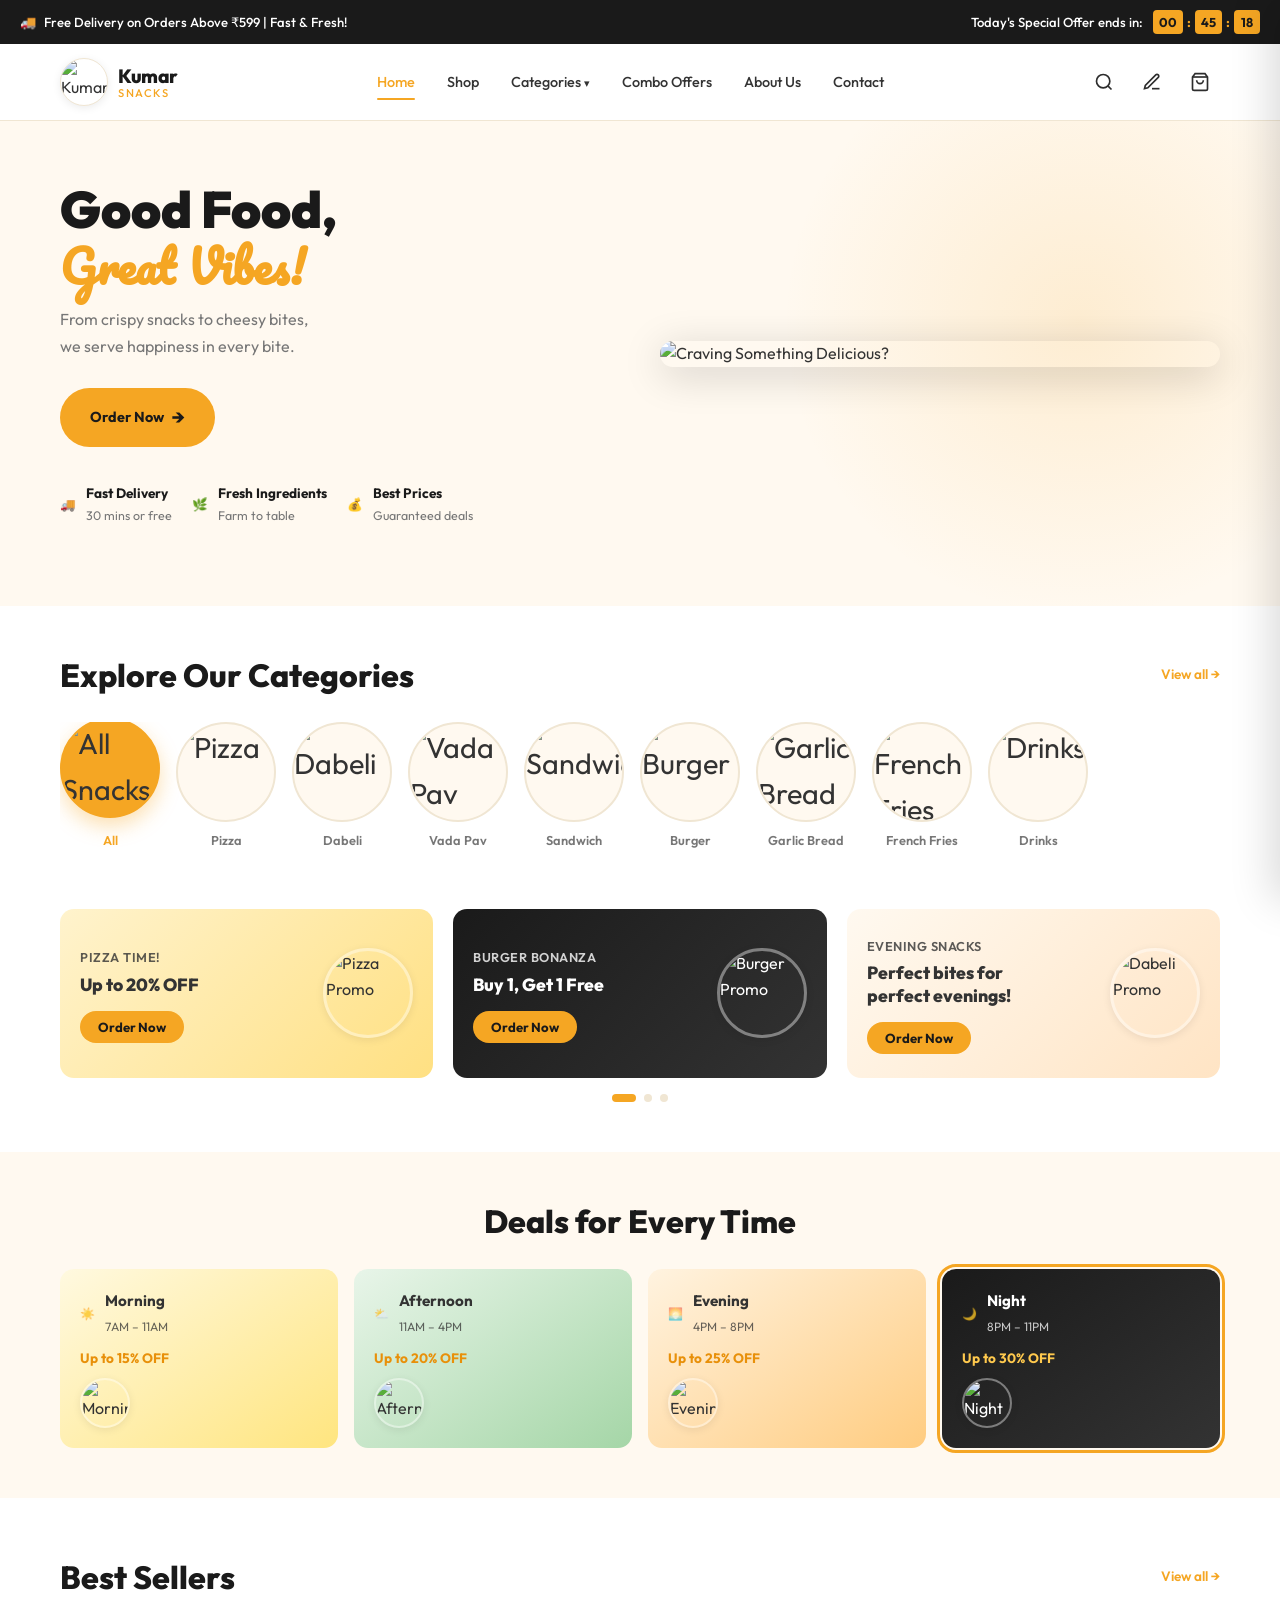
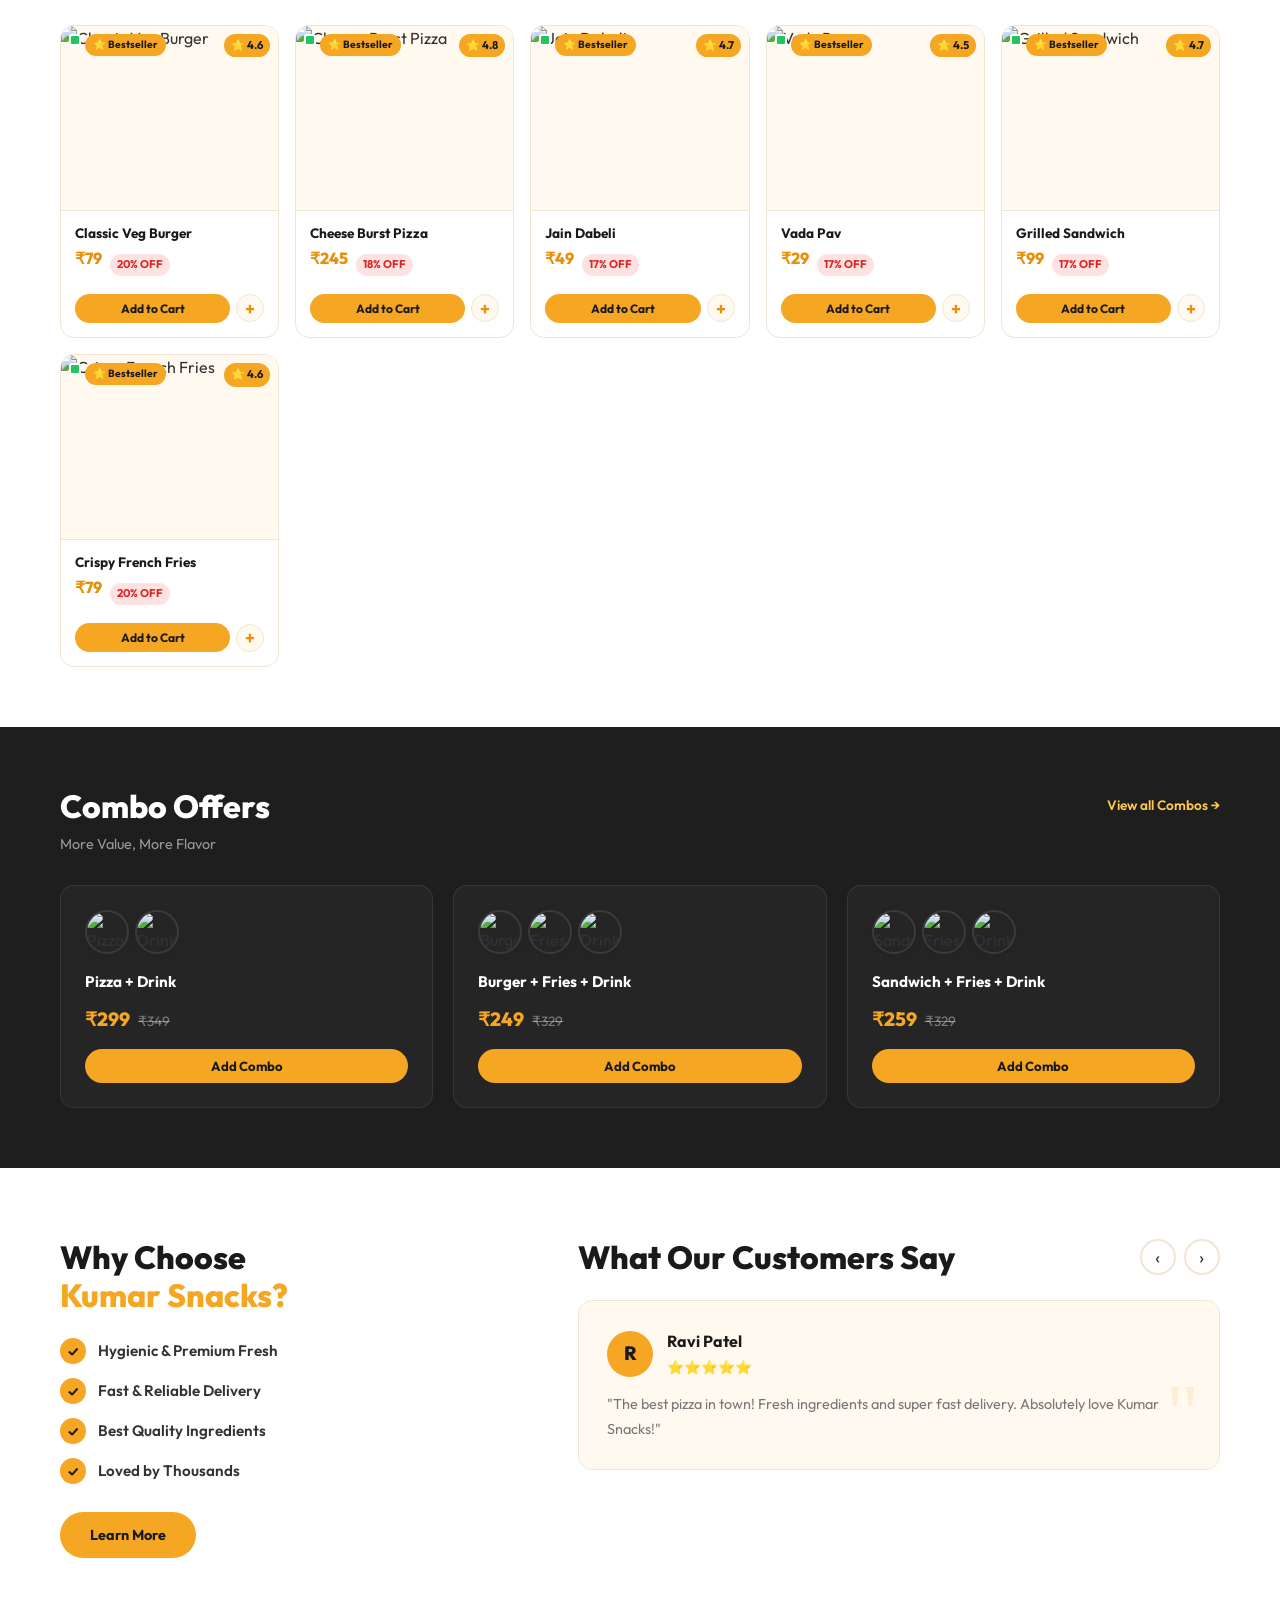
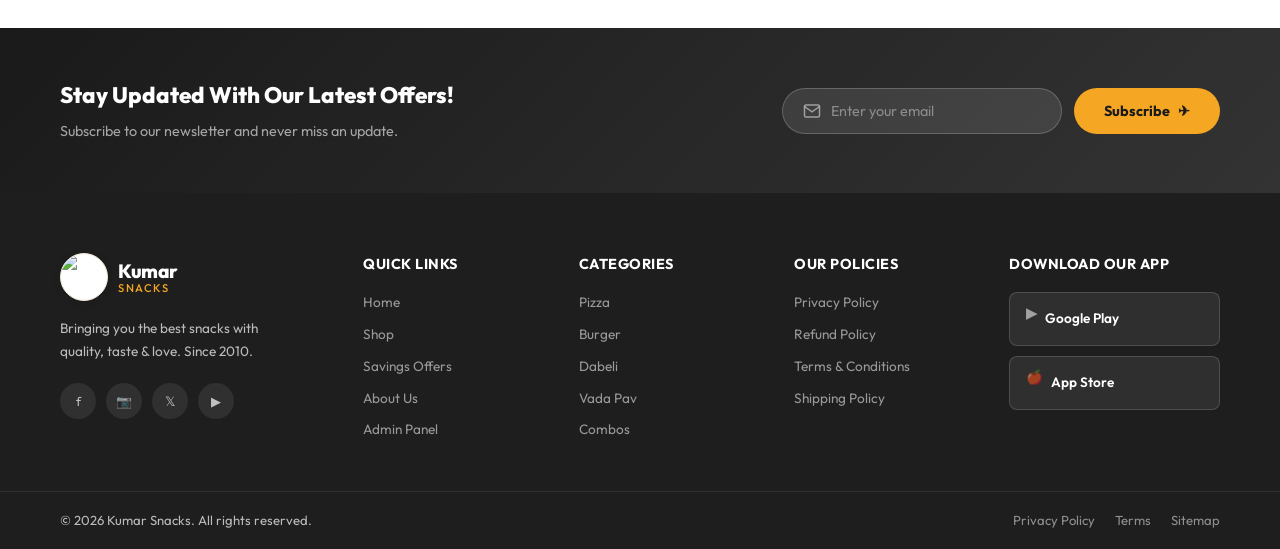
==== index.html @ a3f67a62 "Add files via upload" ====
<!DOCTYPE html>
<html lang="en">
<head>
  <meta charset="UTF-8"/>
  <meta name="viewport" content="width=device-width, initial-scale=1.0"/>
  <title>Kumar Snacks – Good Food, Great Vibes!</title>
  <meta name="description" content="Order delicious snacks, pizzas, burgers and more from Kumar Snacks. Fast delivery, fresh ingredients, best prices guaranteed."/>
  <link rel="preconnect" href="https://fonts.googleapis.com"/>
  <link rel="preconnect" href="https://fonts.gstatic.com" crossorigin/>
  <link href="https://fonts.googleapis.com/css2?family=Outfit:wght@300;400;500;600;700;800;900&family=Pacifico&display=swap" rel="stylesheet"/>
  <link rel="stylesheet" href="style.css"/>
  <link rel="stylesheet" href="cart-drawer.css"/>
</head>
<body>

  <!-- ===== ANNOUNCEMENT BAR ===== -->
  <div class="announce-bar" id="announce-bar">
    <div class="announce-bar__left">
      <span>🚚</span> Free Delivery on Orders Above ₹599 | Fast &amp; Fresh!
    </div>
    <div class="announce-bar__right">
      Today's Special Offer ends in:
      <div class="countdown" id="countdown">
        <span class="cd-block" id="cd-h">00</span>
        <span class="cd-sep">:</span>
        <span class="cd-block" id="cd-m">45</span>
        <span class="cd-sep">:</span>
        <span class="cd-block" id="cd-s">20</span>
      </div>
    </div>
  </div>

  <!-- ===== HEADER ===== -->
  <header class="header" id="header">
    <div class="container header__inner">
      <a href="index.html" class="logo" id="logo-link" style="display: flex; align-items: center; gap: 10px;">
        <img src="assets/logo.jpg" alt="Kumar Snacks Logo" class="logo__img" style="height: 48px; width: 48px; object-fit: cover; border-radius: 50%; display: block;"/>
        <div class="logo__text">
          <span class="logo__name">Kumar</span>
          <span class="logo__sub">Snacks</span>
        </div>
      </a>
      <nav class="nav" id="main-nav">
        <a href="index.html" class="nav__link active" id="nav-home">Home</a>
        <a href="shop.html" class="nav__link" id="nav-shop">Shop</a>
        <a href="#categories" class="nav__link" id="nav-categories">Categories <span class="nav__arrow">▾</span></a>
        <a href="#combos" class="nav__link" id="nav-combos">Combo Offers</a>
        <a href="about.html" class="nav__link" id="nav-about">About Us</a>
        <a href="contact.html" class="nav__link" id="nav-contact">Contact</a>
      </nav>
      <div class="header__actions">
        <a href="search.html" class="icon-btn" id="search-toggle-btn" aria-label="Search" title="Search">
          <svg width="20" height="20" fill="none" stroke="currentColor" stroke-width="2" viewBox="0 0 24 24"><circle cx="11" cy="11" r="8"/><path d="m21 21-4.35-4.35"/></svg>
        </a>
        <a href="admin.html" class="icon-btn" id="admin-btn" title="Admin Panel" aria-label="Admin">
          <svg width="20" height="20" fill="none" stroke="currentColor" stroke-width="2" viewBox="0 0 24 24"><path d="M12 20h9"/><path d="M16.5 3.5a2.121 2.121 0 0 1 3 3L7 19l-4 1 1-4L16.5 3.5z"/></svg>
        </a>
        <button class="icon-btn cart-btn" id="cart-btn" aria-label="Cart">
          <svg width="20" height="20" fill="none" stroke="currentColor" stroke-width="2" viewBox="0 0 24 24"><path d="M6 2 3 6v14a2 2 0 0 0 2 2h14a2 2 0 0 0 2-2V6l-3-4z"/><line x1="3" y1="6" x2="21" y2="6"/><path d="M16 10a4 4 0 0 1-8 0"/></svg>
          <span class="cart-count" id="cart-count">0</span>
        </button>
        <button class="burger" id="burger-btn" aria-label="Menu" aria-expanded="false">
          <span></span><span></span><span></span>
        </button>
      </div>
    </div>
    <div class="mobile-nav" id="mobile-nav">
      <a href="index.html" class="mobile-nav__link">Home</a>
      <a href="shop.html" class="mobile-nav__link">Shop</a>
      <a href="#categories" class="mobile-nav__link">Categories</a>
      <a href="#combos" class="mobile-nav__link">Combo Offers</a>
      <a href="about.html" class="mobile-nav__link">About Us</a>
      <a href="admin.html" class="mobile-nav__link">Admin Panel</a>
    </div>
  </header>

  <!-- ===== HERO ===== -->
  <section class="hero" id="hero">
    <div class="hero__bg-circle"></div>
    <div class="container hero__inner">
      <div class="hero__content">
        <h1 class="hero__title">
          Good Food,<br>
          <span class="hero__title--script">Great Vibes!</span>
        </h1>
        <p class="hero__desc">From crispy snacks to cheesy bites,<br>we serve happiness in every bite.</p>
        <a href="#bestsellers" class="btn btn--primary hero__cta" id="hero-order-btn">
          Order Now <span class="btn-arrow">→</span>
        </a>
        <div class="hero__badges">
          <div class="hero__badge-item">
            <span class="badge-icon">🚚</span>
            <div><strong>Fast Delivery</strong><span>30 mins or free</span></div>
          </div>
          <div class="hero__badge-item">
            <span class="badge-icon">🌿</span>
            <div><strong>Fresh Ingredients</strong><span>Farm to table</span></div>
          </div>
          <div class="hero__badge-item">
            <span class="badge-icon">💰</span>
            <div><strong>Best Prices</strong><span>Guaranteed deals</span></div>
          </div>
        </div>
      </div>
      <div class="hero__visual" style="align-items: center; justify-content: center; display: flex;">
        <img src="assets/banner.jpg" alt="Craving Something Delicious?" class="hero__banner-img" style="width: 100%; border-radius: var(--radius); box-shadow: var(--shadow-lg); object-fit: cover; max-height: 380px; display: block;"/>
      </div>
    </div>
  </section>

  <!-- ===== CATEGORIES ===== -->
  <section class="categories-section" id="categories">
    <div class="container">
      <div class="section-header">
        <h2 class="section-title">Explore Our Categories</h2>
        <a href="#" class="view-all" id="cat-view-all">View all →</a>
      </div>
      <div class="categories-scroll" id="categories-scroll">
        <div class="cat-item active" data-cat="all"  id="cat-all"><div class="cat-item__icon"><img src="https://images.unsplash.com/photo-1546069901-ba9599a7e63c?w=100&auto=format&fit=crop&q=60" alt="All Snacks"/></div><span>All</span></div>
        <div class="cat-item" data-cat="pizza"       id="cat-pizza"><div class="cat-item__icon"><img src="https://images.unsplash.com/photo-1513104890138-7c749659a591?w=100&auto=format&fit=crop&q=60" alt="Pizza"/></div><span>Pizza</span></div>
        <div class="cat-item" data-cat="dabeli"      id="cat-dabeli"><div class="cat-item__icon"><img src="https://images.unsplash.com/photo-1626132647523-66f5bf380027?w=100&auto=format&fit=crop&q=60" alt="Dabeli"/></div><span>Dabeli</span></div>
        <div class="cat-item" data-cat="vadapav"     id="cat-vadapav"><div class="cat-item__icon"><img src="assets/vada_pav_real.jpg" alt="Vada Pav"/></div><span>Vada Pav</span></div>
        <div class="cat-item" data-cat="sandwich"    id="cat-sandwich"><div class="cat-item__icon"><img src="https://images.unsplash.com/photo-1528735602780-2552fd46c7af?w=100&auto=format&fit=crop&q=60" alt="Sandwich"/></div><span>Sandwich</span></div>
        <div class="cat-item" data-cat="burger"      id="cat-burger"><div class="cat-item__icon"><img src="https://images.unsplash.com/photo-1568901346375-23c9450c58cd?w=100&auto=format&fit=crop&q=60" alt="Burger"/></div><span>Burger</span></div>
        <div class="cat-item" data-cat="garlicbread" id="cat-garlic"><div class="cat-item__icon"><img src="assets/garlic_bread_real.jpg" alt="Garlic Bread"/></div><span>Garlic Bread</span></div>
        <div class="cat-item" data-cat="fries"       id="cat-fries"><div class="cat-item__icon"><img src="https://images.unsplash.com/photo-1573080496219-bb080dd4f877?w=100&auto=format&fit=crop&q=60" alt="French Fries"/></div><span>French Fries</span></div>
        <div class="cat-item" data-cat="drinks"      id="cat-drinks"><div class="cat-item__icon"><img src="https://images.unsplash.com/photo-1622483767028-3f66f32aef97?w=100&auto=format&fit=crop&q=60" alt="Drinks"/></div><span>Drinks</span></div>
      </div>
    </div>
  </section>

  <!-- ===== PROMO BANNERS ===== -->
  <section class="promos" id="promos">
    <div class="container">
      <div class="promos__slider" id="promos-slider">
        <div class="promo-card promo-card--pizza" id="promo-pizza">
          <div class="promo-card__content">
            <span class="promo-card__sub">Pizza Time!</span>
            <h3 class="promo-card__title">Up to 20% OFF</h3>
            <button class="btn btn--primary-sm" id="promo-pizza-btn" onclick="filterByCategory('pizza')">Order Now</button>
          </div>
          <div class="promo-card__img">
            <img src="https://images.unsplash.com/photo-1513104890138-7c749659a591?w=200&auto=format&fit=crop&q=60" alt="Pizza Promo"/>
          </div>
        </div>
        <div class="promo-card promo-card--burger" id="promo-burger">
          <div class="promo-card__content">
            <span class="promo-card__sub">Burger Bonanza</span>
            <h3 class="promo-card__title">Buy 1, Get 1 Free</h3>
            <button class="btn btn--primary-sm" id="promo-burger-btn" onclick="filterByCategory('burger')">Order Now</button>
          </div>
          <div class="promo-card__img">
            <img src="https://images.unsplash.com/photo-1568901346375-23c9450c58cd?w=200&auto=format&fit=crop&q=60" alt="Burger Promo"/>
          </div>
        </div>
        <div class="promo-card promo-card--evening" id="promo-evening">
          <div class="promo-card__content">
            <span class="promo-card__sub">Evening Snacks</span>
            <h3 class="promo-card__title">Perfect bites for<br>perfect evenings!</h3>
            <button class="btn btn--primary-sm" id="promo-evening-btn" onclick="filterByCategory('all')">Order Now</button>
          </div>
          <div class="promo-card__img">
            <img src="https://images.unsplash.com/photo-1626132647523-66f5bf380027?w=200&auto=format&fit=crop&q=60" alt="Dabeli Promo"/>
          </div>
        </div>
      </div>
      <div class="slider-dots" id="promo-dots">
        <span class="dot active"></span><span class="dot"></span><span class="dot"></span>
      </div>
    </div>
  </section>

  <!-- ===== DEALS ===== -->
  <section class="deals" id="deals">
    <div class="container">
      <h2 class="section-title">Deals for Every Time</h2>
      <div class="deals__grid">
        <div class="deal-card deal-card--morning" id="deal-morning">
          <div class="deal-card__top"><span class="deal-icon">☀️</span><div><strong>Morning</strong><span>7AM – 11AM</span></div></div>
          <p class="deal-card__discount">Up to 15% OFF</p><div class="deal-card__food-img"><img src="https://images.unsplash.com/photo-1528735602780-2552fd46c7af?w=100&auto=format&fit=crop&q=60" alt="Morning Sandwich"/></div>
        </div>
        <div class="deal-card deal-card--afternoon" id="deal-afternoon">
          <div class="deal-card__top"><span class="deal-icon">⛅</span><div><strong>Afternoon</strong><span>11AM – 4PM</span></div></div>
          <p class="deal-card__discount">Up to 20% OFF</p><div class="deal-card__food-img"><img src="https://images.unsplash.com/photo-1626132647523-66f5bf380027?w=100&auto=format&fit=crop&q=60" alt="Afternoon Dabeli"/></div>
        </div>
        <div class="deal-card deal-card--evening" id="deal-evening">
          <div class="deal-card__top"><span class="deal-icon">🌅</span><div><strong>Evening</strong><span>4PM – 8PM</span></div></div>
          <p class="deal-card__discount">Up to 25% OFF</p><div class="deal-card__food-img"><img src="assets/vada_pav_real.jpg" alt="Evening Vada Pav"/></div>
        </div>
        <div class="deal-card deal-card--night" id="deal-night">
          <div class="deal-card__top"><span class="deal-icon">🌙</span><div><strong>Night</strong><span>8PM – 11PM</span></div></div>
          <p class="deal-card__discount">Up to 30% OFF</p><div class="deal-card__food-img"><img src="https://images.unsplash.com/photo-1573080496219-bb080dd4f877?w=100&auto=format&fit=crop&q=60" alt="Night Fries"/></div>
        </div>
      </div>
    </div>
  </section>

  <!-- ===== BEST SELLERS ===== -->
  <section class="bestsellers" id="bestsellers">
    <div class="container">
      <div class="section-header">
        <h2 class="section-title">Best Sellers</h2>
        <a href="#" class="view-all" id="bs-view-all">View all →</a>
      </div>
      <!-- Rendered dynamically by script.js -->
      <div class="products__grid" id="products-grid"></div>
    </div>
  </section>

  <!-- ===== COMBO OFFERS ===== -->
  <section class="combos" id="combos">
    <div class="container">
      <div class="section-header section-header--light">
        <h2 class="section-title section-title--light">Combo Offers</h2>
        <a href="#" class="view-all view-all--light" id="combo-view-all">View all Combos →</a>
      </div>
      <p class="combos__sub">More Value, More Flavor</p>
      <div class="combos__grid">
        <div class="combo-card" id="combo-1">
          <div class="combo-card__imgs">
            <span class="combo-card__img-item"><img src="https://images.unsplash.com/photo-1513104890138-7c749659a591?w=100&auto=format&fit=crop&q=60" alt="Pizza"/></span>
            <span class="combo-card__img-item"><img src="https://images.unsplash.com/photo-1622483767028-3f66f32aef97?w=100&auto=format&fit=crop&q=60" alt="Drink"/></span>
          </div>
          <div class="combo-card__body">
            <h3>Pizza + Drink</h3>
            <div class="combo-prices"><span class="combo-price">₹299</span><span class="combo-old">₹349</span></div>
            <button class="btn-combo" data-name="Pizza + Drink Combo" data-price="299" onclick="quickAddToCart(this)">Add Combo</button>
          </div>
        </div>
        <div class="combo-card" id="combo-2">
          <div class="combo-card__imgs">
            <span class="combo-card__img-item"><img src="https://images.unsplash.com/photo-1568901346375-23c9450c58cd?w=100&auto=format&fit=crop&q=60" alt="Burger"/></span>
            <span class="combo-card__img-item"><img src="https://images.unsplash.com/photo-1573080496219-bb080dd4f877?w=100&auto=format&fit=crop&q=60" alt="Fries"/></span>
            <span class="combo-card__img-item"><img src="https://images.unsplash.com/photo-1622483767028-3f66f32aef97?w=100&auto=format&fit=crop&q=60" alt="Drink"/></span>
          </div>
          <div class="combo-card__body">
            <h3>Burger + Fries + Drink</h3>
            <div class="combo-prices"><span class="combo-price">₹249</span><span class="combo-old">₹329</span></div>
            <button class="btn-combo" data-name="Burger + Fries + Drink" data-price="249" onclick="quickAddToCart(this)">Add Combo</button>
          </div>
        </div>
        <div class="combo-card" id="combo-3">
          <div class="combo-card__imgs">
            <span class="combo-card__img-item"><img src="https://images.unsplash.com/photo-1528735602780-2552fd46c7af?w=100&auto=format&fit=crop&q=60" alt="Sandwich"/></span>
            <span class="combo-card__img-item"><img src="https://images.unsplash.com/photo-1573080496219-bb080dd4f877?w=100&auto=format&fit=crop&q=60" alt="Fries"/></span>
            <span class="combo-card__img-item"><img src="https://images.unsplash.com/photo-1622483767028-3f66f32aef97?w=100&auto=format&fit=crop&q=60" alt="Drink"/></span>
          </div>
          <div class="combo-card__body">
            <h3>Sandwich + Fries + Drink</h3>
            <div class="combo-prices"><span class="combo-price">₹259</span><span class="combo-old">₹329</span></div>
            <button class="btn-combo" data-name="Sandwich + Fries + Drink" data-price="259" onclick="quickAddToCart(this)">Add Combo</button>
          </div>
        </div>
      </div>
    </div>
  </section>

  <!-- ===== WHY + REVIEWS ===== -->
  <section class="why-reviews" id="about">
    <div class="container">
      <div class="why-reviews__grid">
        <div class="why-section">
          <h2 class="section-title">Why Choose<br><span class="highlight">Kumar Snacks?</span></h2>
          <ul class="why-list">
            <li class="why-item"><span class="why-check">✓</span><span>Hygienic &amp; Premium Fresh</span></li>
            <li class="why-item"><span class="why-check">✓</span><span>Fast &amp; Reliable Delivery</span></li>
            <li class="why-item"><span class="why-check">✓</span><span>Best Quality Ingredients</span></li>
            <li class="why-item"><span class="why-check">✓</span><span>Loved by Thousands</span></li>
          </ul>
          <button class="btn btn--primary" id="why-learn-more">Learn More</button>
        </div>
        <div class="reviews-section">
          <div class="reviews-header">
            <h2 class="section-title">What Our Customers Say</h2>
            <div class="reviews-nav">
              <button class="review-nav-btn" id="review-prev">‹</button>
              <button class="review-nav-btn" id="review-next">›</button>
            </div>
          </div>
          <div class="reviews-slider" id="reviews-slider">
            <div class="review-card active">
              <div class="review-card__header">
                <div class="reviewer-avatar">R</div>
                <div><strong>Ravi Patel</strong><div class="stars">⭐⭐⭐⭐⭐</div></div>
              </div>
              <p>"The best pizza in town! Fresh ingredients and super fast delivery. Absolutely love Kumar Snacks!"</p>
              <div class="review-quote">"</div>
            </div>
            <div class="review-card">
              <div class="review-card__header">
                <div class="reviewer-avatar reviewer-avatar--pink">H</div>
                <div><strong>Heera Shah</strong><div class="stars">⭐⭐⭐⭐⭐</div></div>
              </div>
              <p>"Dabeli and Vada Pav are just amazing. Always a perfect snack experience every single time!"</p>
              <div class="review-quote">"</div>
            </div>
            <div class="review-card">
              <div class="review-card__header">
                <div class="reviewer-avatar reviewer-avatar--green">A</div>
                <div><strong>Amit Sharma</strong><div class="stars">⭐⭐⭐⭐⭐</div></div>
              </div>
              <p>"Their combo deals are unbeatable! Burger + Fries + Drink for ₹249 is simply the best value ever!"</p>
              <div class="review-quote">"</div>
            </div>
          </div>
        </div>
      </div>
    </div>
  </section>

  <!-- ===== NEWSLETTER ===== -->
  <section class="newsletter" id="contact">
    <div class="container newsletter__inner">
      <div class="newsletter__content">
        <h2>Stay Updated With Our Latest Offers!</h2>
        <p>Subscribe to our newsletter and never miss an update.</p>
      </div>
      <form class="newsletter__form" id="newsletter-form" novalidate>
        <div class="newsletter__input-wrap">
          <svg width="18" height="18" fill="none" stroke="currentColor" stroke-width="2" viewBox="0 0 24 24"><path d="M4 4h16c1.1 0 2 .9 2 2v12c0 1.1-.9 2-2 2H4c-1.1 0-2-.9-2-2V6c0-1.1.9-2 2-2z"/><polyline points="22,6 12,13 2,6"/></svg>
          <input type="email" id="newsletter-email" placeholder="Enter your email" required autocomplete="email"/>
        </div>
        <button type="submit" class="btn btn--primary" id="newsletter-submit">Subscribe <span>✈</span></button>
      </form>
    </div>
  </section>

  <!-- ===== FOOTER ===== -->
  <footer class="footer" id="footer">
    <div class="container footer__inner">
      <div class="footer__brand">
        <a href="index.html" class="logo logo--light" style="display: flex; align-items: center; gap: 10px;">
          <img src="assets/logo.jpg" alt="Kumar Snacks Logo" class="logo__img" style="height: 48px; width: 48px; object-fit: cover; border-radius: 50%; display: block;"/>
          <div class="logo__text">
            <span class="logo__name">Kumar</span>
            <span class="logo__sub">Snacks</span>
          </div>
        </a>
        <p>Bringing you the best snacks with quality, taste &amp; love. Since 2010.</p>
        <div class="footer__socials">
          <a href="#" class="social-link" aria-label="Facebook">f</a>
          <a href="#" class="social-link" aria-label="Instagram">📷</a>
          <a href="#" class="social-link" aria-label="Twitter">𝕏</a>
          <a href="#" class="social-link" aria-label="YouTube">▶</a>
        </div>
      </div>
      <div class="footer__col">
        <h4>Quick Links</h4>
        <a href="index.html">Home</a>
        <a href="shop.html">Shop</a>
        <a href="#">Savings Offers</a>
        <a href="about.html">About Us</a>
        <a href="admin.html">Admin Panel</a>
      </div>
      <div class="footer__col">
        <h4>Categories</h4>
        <a href="#">Pizza</a><a href="#">Burger</a><a href="#">Dabeli</a>
        <a href="#">Vada Pav</a><a href="#">Combos</a>
      </div>
      <div class="footer__col">
        <h4>Our Policies</h4>
        <a href="#">Privacy Policy</a><a href="#">Refund Policy</a>
        <a href="#">Terms &amp; Conditions</a><a href="#">Shipping Policy</a>
      </div>
      <div class="footer__col">
        <h4>Download Our App</h4>
        <a href="#" class="app-store-btn"><span>▶</span> Google Play</a>
        <a href="#" class="app-store-btn"><span>🍎</span> App Store</a>
      </div>
    </div>
    <div class="footer__bottom">
      <div class="container footer__bottom-inner">
        <span>© 2026 Kumar Snacks. All rights reserved.</span>
        <div class="footer__bottom-links">
          <a href="#">Privacy Policy</a><a href="#">Terms</a><a href="#">Sitemap</a>
        </div>
      </div>
    </div>
  </footer>

  <!-- ===== CART SIDEBAR (injected by cart-drawer.js) ===== -->

  <!-- ===== TOAST ===== -->
  <div class="toast" id="toast" role="alert" aria-live="polite"></div>

  <button class="scroll-top" id="scroll-top-btn" aria-label="Back to top">
    <svg width="20" height="20" fill="none" stroke="currentColor" stroke-width="2.5" viewBox="0 0 24 24"><path d="M18 15l-6-6-6 6"/></svg>
  </button>

  <script src="products-data.js"></script>
  <script src="cart-drawer.js"></script>
  <script src="script.js"></script>
</body>
</html>
---- style.css ----
/* ============================================
   KUMAR SNACKS — Food Delivery Website
   CSS Design System
   ============================================ */

/* ---------- Google Fonts ---------- */
@import url('https://fonts.googleapis.com/css2?family=Outfit:wght@300;400;500;600;700;800;900&family=Pacifico&display=swap');

/* ---------- CSS Variables ---------- */
:root {
  --primary: #F5A623;
  --primary-dark: #E8900A;
  --primary-light: #FFC94D;
  --accent: #FF6B35;
  --black: #1A1A1A;
  --dark: #2D2D2D;
  --dark-bg: #1E1E1E;
  --dark-card: #252525;
  --text: #333333;
  --text-muted: #777777;
  --white: #FFFFFF;
  --light-bg: #FFF9F0;
  --border: #F0E6D3;
  --success: #22C55E;
  --shadow-sm: 0 2px 8px rgba(0, 0, 0, 0.08);
  --shadow-md: 0 4px 20px rgba(0, 0, 0, 0.12);
  --shadow-lg: 0 8px 40px rgba(0, 0, 0, 0.18);
  --radius: 14px;
  --radius-sm: 8px;
  --radius-pill: 100px;
  --transition: 0.3s cubic-bezier(0.4, 0, 0.2, 1);
}

/* ---------- Reset ---------- */
*,
*::before,
*::after {
  box-sizing: border-box;
  margin: 0;
  padding: 0;
}

html {
  scroll-behavior: smooth;
  font-size: 16px;
}

body {
  font-family: 'Outfit', sans-serif;
  background: var(--white);
  color: var(--text);
  line-height: 1.6;
  overflow-x: hidden;
}

img {
  max-width: 100%;
  display: block;
}

a {
  text-decoration: none;
  color: inherit;
}

button {
  cursor: pointer;
  border: none;
  background: none;
  font-family: inherit;
}

ul {
  list-style: none;
}

/* ---------- Container ---------- */
.container {
  max-width: 1200px;
  margin: 0 auto;
  padding: 0 20px;
}

/* ============================================
   ANNOUNCEMENT BAR
   ============================================ */
.announce-bar {
  background: var(--black);
  color: var(--white);
  padding: 10px 20px;
  display: flex;
  align-items: center;
  justify-content: space-between;
  font-size: 0.82rem;
  font-weight: 500;
  gap: 16px;
  position: relative;
  z-index: 100;
}

.announce-bar__left {
  display: flex;
  align-items: center;
  gap: 8px;
}

.announce-bar__right {
  display: flex;
  align-items: center;
  gap: 10px;
}

.countdown {
  display: flex;
  align-items: center;
  gap: 4px;
}

.cd-block {
  background: var(--primary);
  color: var(--black);
  font-weight: 700;
  font-size: 0.8rem;
  padding: 2px 6px;
  border-radius: 4px;
  min-width: 26px;
  text-align: center;
}

.cd-sep {
  color: var(--primary);
  font-weight: 700;
}

/* ============================================
   HEADER
   ============================================ */
.header {
  position: sticky;
  top: 0;
  background: var(--white);
  border-bottom: 1px solid var(--border);
  z-index: 200;
  transition: box-shadow var(--transition);
}

.header.scrolled {
  box-shadow: var(--shadow-md);
}

.header__inner {
  display: flex;
  align-items: center;
  gap: 24px;
  padding-top: 14px;
  padding-bottom: 14px;
}

/* Logo */
.logo {
  display: flex;
  align-items: center;
  gap: 10px;
}

.logo__img {
  width: 44px;
  height: 44px;
  border-radius: 50%;
  object-fit: cover;
  border: 1.5px solid var(--border);
  box-shadow: var(--shadow-sm);
  background: white;
}

.logo__icon {
  font-size: 1.8rem;
  line-height: 1;
}

.logo__text {
  display: flex;
  flex-direction: column;
  line-height: 1.1;
}

.logo__name {
  font-size: 1.2rem;
  font-weight: 800;
  color: var(--black);
  letter-spacing: -0.5px;
}

.logo__sub {
  font-size: 0.7rem;
  font-weight: 500;
  color: var(--primary);
  text-transform: uppercase;
  letter-spacing: 1.5px;
}

/* Nav */
.nav {
  display: flex;
  align-items: center;
  gap: 4px;
  flex: 1;
  justify-content: center;
}

.nav__link {
  padding: 8px 14px;
  font-size: 0.9rem;
  font-weight: 500;
  color: var(--text);
  border-radius: var(--radius-sm);
  transition: all var(--transition);
  position: relative;
  white-space: nowrap;
}

.nav__link:hover,
.nav__link.active {
  color: var(--primary);
}

.nav__link::after {
  content: '';
  position: absolute;
  bottom: 2px;
  left: 14px;
  right: 14px;
  height: 2px;
  background: var(--primary);
  border-radius: 2px;
  transform: scaleX(0);
  transition: transform var(--transition);
}

.nav__link:hover::after,
.nav__link.active::after {
  transform: scaleX(1);
}

.nav__arrow {
  font-size: 0.7rem;
}

/* Header Actions */
.header__actions {
  display: flex;
  align-items: center;
  gap: 8px;
  margin-left: auto;
}

.icon-btn {
  width: 40px;
  height: 40px;
  border-radius: 50%;
  display: flex;
  align-items: center;
  justify-content: center;
  color: var(--dark);
  transition: all var(--transition);
  position: relative;
}

.icon-btn:hover {
  background: var(--light-bg);
  color: var(--primary);
}

.cart-btn {
  position: relative;
}

.cart-count {
  position: absolute;
  top: -2px;
  right: -2px;
  background: var(--primary);
  color: var(--black);
  font-size: 0.65rem;
  font-weight: 700;
  min-width: 18px;
  height: 18px;
  border-radius: 50%;
  display: flex;
  align-items: center;
  justify-content: center;
  line-height: 1;
  border: 2px solid var(--white);
  transform: scale(0);
  transition: transform var(--transition);
}

.cart-count.visible {
  transform: scale(1);
}

/* Burger */
.burger {
  display: none;
  flex-direction: column;
  gap: 5px;
  padding: 8px;
}

.burger span {
  display: block;
  width: 22px;
  height: 2px;
  background: var(--dark);
  border-radius: 2px;
  transition: all var(--transition);
}

.burger.open span:nth-child(1) {
  transform: translateY(7px) rotate(45deg);
}

.burger.open span:nth-child(2) {
  opacity: 0;
}

.burger.open span:nth-child(3) {
  transform: translateY(-7px) rotate(-45deg);
}

/* Mobile Nav */
.mobile-nav {
  display: none;
  flex-direction: column;
  background: var(--white);
  border-top: 1px solid var(--border);
  padding: 12px 0;
}

.mobile-nav.open {
  display: flex;
}

.mobile-nav__link {
  padding: 12px 20px;
  font-weight: 500;
  font-size: 0.95rem;
  color: var(--text);
  border-bottom: 1px solid var(--border);
  transition: all var(--transition);
}

.mobile-nav__link:hover {
  background: var(--light-bg);
  color: var(--primary);
}

/* ============================================
   HERO
   ============================================ */
.hero {
  background: var(--light-bg);
  padding: 60px 0 80px;
  overflow: hidden;
  position: relative;
}

.hero__bg-circle {
  position: absolute;
  width: 600px;
  height: 600px;
  background: radial-gradient(circle, rgba(245, 166, 35, 0.15) 0%, transparent 70%);
  top: -100px;
  right: -100px;
  border-radius: 50%;
  pointer-events: none;
}

.hero__inner {
  display: grid;
  grid-template-columns: 1fr 1fr;
  align-items: center;
  gap: 40px;
}

.hero__title {
  font-size: clamp(2.4rem, 4vw, 3.8rem);
  font-weight: 900;
  color: var(--black);
  line-height: 1.1;
  margin-bottom: 12px;
}

.hero__title--script {
  font-family: 'Pacifico', cursive;
  color: var(--primary);
  font-size: clamp(2rem, 3.5vw, 3.2rem);
}

.hero__desc {
  font-size: 1rem;
  color: var(--text-muted);
  margin-bottom: 28px;
  line-height: 1.7;
}

.hero__cta {
  display: inline-flex;
  align-items: center;
  gap: 10px;
  margin-bottom: 36px;
  font-size: 1rem;
  font-weight: 700;
  padding: 14px 32px;
}

.btn-arrow {
  font-size: 1.2rem;
  transition: transform var(--transition);
}

.hero__cta:hover .btn-arrow {
  transform: translateX(4px);
}

.hero__badges {
  display: flex;
  gap: 20px;
  flex-wrap: wrap;
}

.hero__badge-item {
  display: flex;
  align-items: center;
  gap: 10px;
  font-size: 0.82rem;
}

.badge-icon {
  font-size: 1.4rem;
}

.hero__badge-item strong {
  display: block;
  font-weight: 700;
  color: var(--black);
  font-size: 0.85rem;
}

.hero__badge-item span {
  color: var(--text-muted);
  font-size: 0.78rem;
}

/* Hero Visual */
.hero__visual {
  position: relative;
  display: flex;
  justify-content: center;
}

.hero__mascot-wrap {
  position: relative;
  width: 380px;
  height: 380px;
}

.hero__blob {
  position: absolute;
  width: 320px;
  height: 320px;
  background: radial-gradient(circle at 40% 40%, var(--primary-light) 0%, var(--primary) 60%, var(--primary-dark) 100%);
  border-radius: 60% 40% 70% 30% / 50% 60% 40% 50%;
  top: 50%;
  left: 50%;
  transform: translate(-50%, -50%);
  animation: blobMorph 8s ease-in-out infinite;
  z-index: 0;
}

@keyframes blobMorph {

  0%,
  100% {
    border-radius: 60% 40% 70% 30% / 50% 60% 40% 50%;
  }

  33% {
    border-radius: 40% 60% 30% 70% / 60% 40% 70% 30%;
  }

  66% {
    border-radius: 70% 30% 40% 60% / 40% 70% 30% 60%;
  }
}

/* Mascot character */
.hero__mascot {
  position: absolute;
  top: 50%;
  left: 50%;
  transform: translate(-50%, -50%);
  z-index: 2;
}

.mascot-avatar {
  display: flex;
  flex-direction: column;
  align-items: center;
}

.mascot-face {
  width: 120px;
  height: 130px;
  position: relative;
  display: flex;
  flex-direction: column;
  align-items: center;
}

.mascot-face__bg {
  width: 110px;
  height: 110px;
  background: linear-gradient(145deg, #FDBCAD, #F4956A);
  border-radius: 50%;
  position: absolute;
  top: 15px;
}

.mascot-hair {
  width: 112px;
  height: 55px;
  background: #1a1a1a;
  border-radius: 55px 55px 10px 10px;
  position: absolute;
  top: 5px;
  left: 4px;
  z-index: 2;
}

.mascot-beard {
  width: 90px;
  height: 40px;
  background: #1a1a1a;
  border-radius: 0 0 45px 45px;
  position: absolute;
  bottom: 6px;
  z-index: 2;
}

.mascot-glasses {
  width: 90px;
  height: 18px;
  border-top: 3px solid #1a1a1a;
  position: absolute;
  top: 54px;
  z-index: 3;
}

.mascot-glasses::before,
.mascot-glasses::after {
  content: '';
  position: absolute;
  width: 32px;
  height: 22px;
  border: 3px solid #1a1a1a;
  border-radius: 6px;
  top: -3px;
  background: rgba(150, 220, 255, 0.3);
}

.mascot-glasses::before {
  left: 2px;
}

.mascot-glasses::after {
  right: 2px;
}

.mascot-eyes {
  position: absolute;
  top: 52px;
  display: flex;
  gap: 26px;
  z-index: 4;
}

.mascot-eye {
  width: 12px;
  height: 14px;
  background: #1a1a1a;
  border-radius: 50%;
}

.mascot-smile {
  width: 30px;
  height: 12px;
  border-bottom: 3px solid #c0553a;
  border-radius: 0 0 30px 30px;
  position: absolute;
  bottom: 22px;
  z-index: 4;
}

.mascot-body {
  position: relative;
  margin-top: -5px;
  display: flex;
  flex-direction: column;
  align-items: center;
}

.mascot-shirt {
  width: 130px;
  height: 100px;
  background: linear-gradient(145deg, #FFD54F, #F5A623);
  border-radius: 20px 20px 10px 10px;
  display: flex;
  align-items: center;
  justify-content: center;
  z-index: 1;
}

.mascot-shirt__text {
  font-size: 1.4rem;
  font-weight: 900;
  color: var(--white);
  letter-spacing: 2px;
}

.mascot-arms {
  position: absolute;
  width: 175px;
  top: 15px;
  display: flex;
  justify-content: space-between;
}

.mascot-arm {
  width: 22px;
  height: 70px;
  background: linear-gradient(145deg, #FDBCAD, #F4956A);
  border-radius: 11px;
}

/* Floating food items */
.hero__food-float {
  position: absolute;
  font-size: 2.2rem;
  animation: floatFood 4s ease-in-out infinite;
  filter: drop-shadow(0 6px 12px rgba(0, 0, 0, 0.2));
  z-index: 3;
}

.hero__food-float--pizza {
  top: 5%;
  left: 5%;
  animation-delay: 0s;
}

.hero__food-float--burger {
  top: 5%;
  right: 5%;
  animation-delay: 1s;
}

.hero__food-float--fries {
  bottom: 15%;
  left: 3%;
  animation-delay: 2s;
}

.hero__food-float--sandwich {
  bottom: 10%;
  right: 8%;
  animation-delay: 1.5s;
}

@keyframes floatFood {

  0%,
  100% {
    transform: translateY(0) rotate(-5deg);
  }

  50% {
    transform: translateY(-15px) rotate(5deg);
  }
}

/* ============================================
   BUTTONS
   ============================================ */
.btn {
  display: inline-flex;
  align-items: center;
  gap: 8px;
  padding: 12px 28px;
  border-radius: var(--radius-pill);
  font-weight: 700;
  font-size: 0.9rem;
  font-family: inherit;
  cursor: pointer;
  transition: all var(--transition);
  border: 2px solid transparent;
}

.btn--primary {
  background: var(--primary);
  color: var(--black);
}

.btn--primary:hover {
  background: var(--primary-dark);
  transform: translateY(-2px);
  box-shadow: 0 8px 24px rgba(245, 166, 35, 0.4);
}

.btn--primary-sm {
  background: var(--primary);
  color: var(--black);
  border: none;
  padding: 8px 18px;
  border-radius: var(--radius-pill);
  font-weight: 700;
  font-size: 0.82rem;
  cursor: pointer;
  font-family: inherit;
  transition: all var(--transition);
}

.btn--primary-sm:hover {
  background: var(--primary-dark);
  transform: translateY(-1px);
}

.btn--full {
  width: 100%;
  justify-content: center;
}

/* ============================================
   SECTION HELPERS
   ============================================ */
.section-title {
  font-size: clamp(1.4rem, 2.5vw, 2rem);
  font-weight: 800;
  color: var(--black);
  line-height: 1.2;
}

.section-title--light {
  color: var(--white);
}

.section-header {
  display: flex;
  align-items: center;
  justify-content: space-between;
  margin-bottom: 28px;
}

.section-header--light {
  color: var(--white);
}

.view-all {
  font-size: 0.85rem;
  font-weight: 600;
  color: var(--primary);
  transition: all var(--transition);
  white-space: nowrap;
}

.view-all:hover {
  color: var(--primary-dark);
}

.view-all--light {
  color: var(--primary-light);
}

.highlight {
  color: var(--primary);
}

/* ============================================
   CATEGORIES
   ============================================ */
.categories-section {
  padding: 50px 0;
  background: var(--white);
}

.categories-scroll {
  display: flex;
  gap: 16px;
  overflow-x: auto;
  padding-bottom: 8px;
  scrollbar-width: none;
}

.categories-scroll::-webkit-scrollbar {
  display: none;
}

.cat-item {
  display: flex;
  flex-direction: column;
  align-items: center;
  gap: 8px;
  cursor: pointer;
  min-width: 80px;
  transition: all var(--transition);
}

.cat-item__icon {
  width: 100px;
  height: 100px;
  background: var(--light-bg);
  border: 2px solid var(--border);
  border-radius: 50%;
  display: flex;
  align-items: center;
  justify-content: center;
  font-size: 1.8rem;
  transition: all var(--transition);
  overflow: hidden;
}

.cat-item__icon img {
  width: 100%;
  height: 100%;
  object-fit: cover;
  border-radius: 50%;
  display: block;
}

.cat-item:hover .cat-item__icon,
.cat-item.active .cat-item__icon {
  background: var(--primary);
  border-color: var(--primary);
  transform: translateY(-4px);
  box-shadow: 0 8px 20px rgba(245, 166, 35, 0.35);
}

.cat-item span {
  font-size: 0.8rem;
  font-weight: 600;
  color: var(--text-muted);
  text-align: center;
  white-space: nowrap;
}

.cat-item.active span,
.cat-item:hover span {
  color: var(--primary);
}

/* ============================================
   PROMO BANNERS
   ============================================ */
.promos {
  padding: 0 0 50px;
}

.promos__slider {
  display: grid;
  grid-template-columns: repeat(3, 1fr);
  gap: 20px;
}

.promo-card {
  border-radius: var(--radius);
  padding: 24px 20px;
  display: flex;
  align-items: center;
  justify-content: space-between;
  gap: 12px;
  overflow: hidden;
  position: relative;
  transition: all var(--transition);
  cursor: pointer;
}

.promo-card:hover {
  transform: translateY(-4px);
  box-shadow: var(--shadow-lg);
}

.promo-card--pizza {
  background: linear-gradient(135deg, #FFF3CD 0%, #FFE082 100%);
}

.promo-card--burger {
  background: linear-gradient(135deg, #1A1A1A 0%, #333 100%);
  color: var(--white);
}

.promo-card--evening {
  background: linear-gradient(135deg, #FFF9F0 0%, #FFE4C4 100%);
}

.promo-card__sub {
  font-size: 0.8rem;
  font-weight: 600;
  opacity: 0.8;
  text-transform: uppercase;
  letter-spacing: 0.5px;
}

.promo-card__title {
  font-size: 1.1rem;
  font-weight: 800;
  margin: 4px 0 14px;
  line-height: 1.3;
}

.promo-card__img {
  width: 90px;
  height: 90px;
  border-radius: 50%;
  overflow: hidden;
  border: 3px solid rgba(255,255,255,0.4);
  box-shadow: var(--shadow-sm);
  flex-shrink: 0;
  animation: floatFood 3s ease-in-out infinite;
}
.promo-card__img img {
  width: 100%;
  height: 100%;
  object-fit: cover;
  display: block;
}

.slider-dots {
  display: flex;
  justify-content: center;
  gap: 8px;
  margin-top: 16px;
}

.dot {
  width: 8px;
  height: 8px;
  border-radius: 50%;
  background: var(--border);
  cursor: pointer;
  transition: all var(--transition);
}

.dot.active {
  background: var(--primary);
  width: 24px;
  border-radius: 4px;
}

/* ============================================
   DEALS
   ============================================ */
.deals {
  padding: 50px 0;
  background: var(--light-bg);
}

.deals .section-title {
  text-align: center;
  margin-bottom: 28px;
}

.deals__grid {
  display: grid;
  grid-template-columns: repeat(4, 1fr);
  gap: 16px;
}

.deal-card {
  border-radius: var(--radius);
  padding: 20px;
  position: relative;
  overflow: hidden;
  transition: all var(--transition);
  cursor: pointer;
}

.deal-card:hover {
  transform: translateY(-4px);
  box-shadow: var(--shadow-md);
}

.deal-card--morning {
  background: linear-gradient(145deg, #FFF9E0, #FFE57F);
}

.deal-card--afternoon {
  background: linear-gradient(145deg, #E8F5E9, #A5D6A7);
}

.deal-card--evening {
  background: linear-gradient(145deg, #FFF3E0, #FFCC80);
}

.deal-card--night {
  background: linear-gradient(145deg, #1A1A1A, #333);
  color: var(--white);
}

.deal-card__top {
  display: flex;
  align-items: center;
  gap: 10px;
  margin-bottom: 10px;
}

.deal-icon {
  font-size: 1.4rem;
}

.deal-card__top strong {
  display: block;
  font-weight: 700;
  font-size: 0.95rem;
}

.deal-card__top span {
  font-size: 0.75rem;
  opacity: 0.75;
}

.deal-card__discount {
  font-size: 0.85rem;
  font-weight: 700;
  color: var(--primary-dark);
  margin-bottom: 8px;
}

.deal-card--night .deal-card__discount {
  color: var(--primary-light);
}

.deal-card__food-img {
  width: 50px;
  height: 50px;
  border-radius: 50%;
  overflow: hidden;
  border: 2px solid rgba(255,255,255,0.4);
  box-shadow: var(--shadow-sm);
  display: block;
}
.deal-card__food-img img {
  width: 100%;
  height: 100%;
  object-fit: cover;
  display: block;
}

/* ============================================
   BEST SELLERS
   ============================================ */
.bestsellers {
  padding: 60px 0;
}

.products__grid {
  display: grid;
  grid-template-columns: repeat(5, 1fr);
  gap: 16px;
}

.product-card {
  background: var(--white);
  border: 1.5px solid var(--border);
  border-radius: var(--radius);
  overflow: hidden;
  transition: all var(--transition);
}

.product-card:hover {
  transform: translateY(-6px);
  box-shadow: var(--shadow-md);
  border-color: var(--primary);
}

.product-card__img {
  background: var(--light-bg);
  height: 185px;
  display: block;
  position: relative;
  overflow: hidden;
  border-bottom: 1px solid var(--border);
}

.product-card__img img {
  width: 100%;
  height: 100%;
  object-fit: cover;
  display: block;
}

.product-card__badge {
  position: absolute;
  top: 8px;
  right: 8px;
  background: var(--primary);
  color: var(--black);
  font-size: 0.7rem;
  font-weight: 700;
  padding: 3px 7px;
  border-radius: var(--radius-pill);
}

.product-card__body {
  padding: 14px;
}

.product-card__body h3 {
  font-size: 0.85rem;
  font-weight: 700;
  color: var(--black);
  margin-bottom: 4px;
  line-height: 1.3;
}

.product-card__price {
  font-size: 1rem;
  font-weight: 800;
  color: var(--primary-dark);
  margin-bottom: 12px;
}

.product-card__actions {
  display: flex;
  align-items: center;
  gap: 6px;
}

.btn-add {
  flex: 1;
  background: var(--primary);
  color: var(--black);
  border: none;
  border-radius: var(--radius-pill);
  padding: 7px 10px;
  font-size: 0.75rem;
  font-weight: 700;
  font-family: inherit;
  cursor: pointer;
  transition: all var(--transition);
  white-space: nowrap;
}

.btn-add:hover {
  background: var(--primary-dark);
}

.btn-qty {
  width: 28px;
  height: 28px;
  border-radius: 50%;
  background: var(--light-bg);
  border: 1.5px solid var(--border);
  font-weight: 700;
  font-size: 1.1rem;
  color: var(--primary-dark);
  cursor: pointer;
  transition: all var(--transition);
  display: flex;
  align-items: center;
  justify-content: center;
  font-family: inherit;
}

.btn-qty:hover {
  background: var(--primary);
  border-color: var(--primary);
  color: var(--black);
}

/* Veg dot on product card */
.veg-dot-sm {
  position: absolute;
  top: 8px;
  left: 8px;
  width: 12px;
  height: 12px;
  background: #22C55E;
  border: 2px solid #fff;
  border-radius: 3px;
}

.product-card__price-row {
  display: flex;
  align-items: center;
  gap: 8px;
  margin-bottom: 10px;
}

.product-card__off {
  font-size: 0.7rem;
  font-weight: 700;
  background: #FEE2E2;
  color: #DC2626;
  padding: 2px 7px;
  border-radius: 100px;
}

.product-card__badge-bs {
  position: absolute;
  top: 8px;
  left: 24px;
  background: var(--primary);
  color: var(--black);
  font-size: 0.65rem;
  font-weight: 700;
  padding: 3px 8px;
  border-radius: 100px;
}

/* Clickable card hover overlay */
.product-card:hover::after {
  content: 'View Details →';
  position: absolute;
  inset: 0;
  background: rgba(245, 166, 35, 0.08);
  border-radius: var(--radius);
  display: flex;
  align-items: center;
  justify-content: center;
  font-weight: 700;
  font-size: 0.85rem;
  color: var(--primary);
  pointer-events: none;
}

/* ============================================
   COMBO OFFERS
   ============================================ */
.combos {
  padding: 60px 0;
  background: var(--dark-bg);
}

.combos__sub {
  color: rgba(255, 255, 255, 0.55);
  font-size: 0.9rem;
  margin-top: -20px;
  margin-bottom: 28px;
}

.combos__grid {
  display: grid;
  grid-template-columns: repeat(3, 1fr);
  gap: 20px;
}

.combo-card {
  background: var(--dark-card);
  border: 1px solid rgba(255, 255, 255, 0.08);
  border-radius: var(--radius);
  padding: 24px;
  transition: all var(--transition);
}

.combo-card:hover {
  transform: translateY(-6px);
  border-color: var(--primary);
  box-shadow: 0 12px 40px rgba(245, 166, 35, 0.2);
}

.combo-card__imgs {
  display: flex;
  gap: 6px;
  margin-bottom: 16px;
}
.combo-card__img-item {
  width: 44px;
  height: 44px;
  border-radius: 50%;
  overflow: hidden;
  border: 2.5px solid rgba(255, 255, 255, 0.1);
  box-shadow: var(--shadow-sm);
  display: block;
}
.combo-card__img-item img {
  width: 100%;
  height: 100%;
  object-fit: cover;
  display: block;
}

.combo-card__body h3 {
  font-size: 0.95rem;
  font-weight: 700;
  color: var(--white);
  margin-bottom: 10px;
}

.combo-prices {
  display: flex;
  align-items: baseline;
  gap: 8px;
  margin-bottom: 14px;
}

.combo-price {
  font-size: 1.2rem;
  font-weight: 800;
  color: var(--primary);
}

.combo-old {
  font-size: 0.85rem;
  color: rgba(255, 255, 255, 0.4);
  text-decoration: line-through;
}

.btn-combo {
  background: var(--primary);
  color: var(--black);
  border: none;
  border-radius: var(--radius-pill);
  padding: 9px 20px;
  font-size: 0.82rem;
  font-weight: 700;
  font-family: inherit;
  cursor: pointer;
  transition: all var(--transition);
  width: 100%;
}

.btn-combo:hover {
  background: var(--primary-dark);
  transform: translateY(-1px);
}

/* ============================================
   WHY CHOOSE + REVIEWS
   ============================================ */
.why-reviews {
  padding: 70px 0;
  background: var(--white);
}

.why-reviews__grid {
  display: grid;
  grid-template-columns: 1fr 1.4fr;
  gap: 60px;
  align-items: start;
}

.why-section .section-title {
  margin-bottom: 24px;
}

.why-list {
  display: flex;
  flex-direction: column;
  gap: 14px;
  margin-bottom: 28px;
}

.why-item {
  display: flex;
  align-items: center;
  gap: 12px;
  font-weight: 600;
  font-size: 0.95rem;
  color: var(--text);
}

.why-check {
  width: 26px;
  height: 26px;
  background: var(--primary);
  border-radius: 50%;
  display: flex;
  align-items: center;
  justify-content: center;
  font-size: 0.75rem;
  font-weight: 900;
  color: var(--black);
  flex-shrink: 0;
}

/* Reviews */
.reviews-header {
  display: flex;
  align-items: center;
  justify-content: space-between;
  margin-bottom: 24px;
}

.reviews-nav {
  display: flex;
  gap: 8px;
}

.review-nav-btn {
  width: 36px;
  height: 36px;
  border-radius: 50%;
  border: 2px solid var(--border);
  font-size: 1.2rem;
  color: var(--text);
  cursor: pointer;
  transition: all var(--transition);
  font-family: inherit;
  display: flex;
  align-items: center;
  justify-content: center;
}

.review-nav-btn:hover {
  border-color: var(--primary);
  color: var(--primary);
}

.reviews-slider {
  position: relative;
}

.review-card {
  display: none;
  background: var(--light-bg);
  border: 1.5px solid var(--border);
  border-radius: var(--radius);
  padding: 28px;
  position: relative;
  overflow: hidden;
}

.review-card.active {
  display: block;
  animation: fadeInUp 0.4s ease;
}

@keyframes fadeInUp {
  from {
    opacity: 0;
    transform: translateY(10px);
  }

  to {
    opacity: 1;
    transform: translateY(0);
  }
}

.review-card__header {
  display: flex;
  align-items: center;
  gap: 14px;
  margin-bottom: 14px;
}

.reviewer-avatar {
  width: 46px;
  height: 46px;
  background: var(--primary);
  color: var(--black);
  border-radius: 50%;
  display: flex;
  align-items: center;
  justify-content: center;
  font-weight: 800;
  font-size: 1.2rem;
  flex-shrink: 0;
}

.reviewer-avatar--pink {
  background: #F48FB1;
  color: var(--white);
}

.reviewer-avatar--green {
  background: var(--success);
  color: var(--white);
}

.review-card__header strong {
  display: block;
  font-weight: 700;
  color: var(--black);
}

.stars {
  font-size: 0.85rem;
  margin-top: 2px;
}

.review-card p {
  font-size: 0.9rem;
  color: var(--text-muted);
  line-height: 1.7;
}

.review-quote {
  position: absolute;
  bottom: 16px;
  right: 20px;
  font-size: 5rem;
  color: var(--primary);
  opacity: 0.15;
  font-family: Georgia, serif;
  line-height: 1;
}

/* ============================================
   NEWSLETTER
   ============================================ */
.newsletter {
  background: linear-gradient(135deg, var(--black) 0%, #333 100%);
  padding: 50px 0;
}

.newsletter__inner {
  display: flex;
  align-items: center;
  justify-content: space-between;
  gap: 40px;
  flex-wrap: wrap;
}

.newsletter__content h2 {
  font-size: 1.4rem;
  font-weight: 800;
  color: var(--white);
  margin-bottom: 6px;
}

.newsletter__content p {
  color: rgba(255, 255, 255, 0.6);
  font-size: 0.9rem;
}

.newsletter__form {
  display: flex;
  gap: 12px;
  flex-wrap: wrap;
}

.newsletter__input-wrap {
  display: flex;
  align-items: center;
  gap: 10px;
  background: rgba(255, 255, 255, 0.1);
  border: 1.5px solid rgba(255, 255, 255, 0.2);
  border-radius: var(--radius-pill);
  padding: 12px 20px;
  min-width: 280px;
}

.newsletter__input-wrap svg {
  color: rgba(255, 255, 255, 0.5);
  flex-shrink: 0;
}

.newsletter__input-wrap input {
  background: none;
  border: none;
  outline: none;
  color: var(--white);
  font-family: inherit;
  font-size: 0.9rem;
  flex: 1;
  width: 100%;
}

.newsletter__input-wrap input::placeholder {
  color: rgba(255, 255, 255, 0.4);
}

.newsletter__form .btn--primary {
  flex-shrink: 0;
}

/* ============================================
   FOOTER
   ============================================ */
.footer {
  background: var(--dark-bg);
  padding: 60px 0 0;
  color: rgba(255, 255, 255, 0.7);
}

.footer__inner {
  display: grid;
  grid-template-columns: 1.5fr 1fr 1fr 1fr 1.2fr;
  gap: 40px;
  padding-bottom: 40px;
}

.logo--light .logo__name {
  color: var(--white);
}

.footer__brand p {
  margin-top: 16px;
  font-size: 0.85rem;
  line-height: 1.7;
  max-width: 240px;
}

.footer__socials {
  display: flex;
  gap: 10px;
  margin-top: 20px;
}

.social-link {
  width: 36px;
  height: 36px;
  background: rgba(255, 255, 255, 0.08);
  border-radius: 50%;
  display: flex;
  align-items: center;
  justify-content: center;
  font-size: 0.8rem;
  color: rgba(255, 255, 255, 0.7);
  transition: all var(--transition);
}

.social-link:hover {
  background: var(--primary);
  color: var(--black);
  transform: translateY(-2px);
}

.footer__col h4 {
  font-size: 0.9rem;
  font-weight: 700;
  color: var(--white);
  margin-bottom: 16px;
  text-transform: uppercase;
  letter-spacing: 0.5px;
}

.footer__col a,
.footer__col span {
  display: block;
  font-size: 0.85rem;
  color: rgba(255, 255, 255, 0.55);
  margin-bottom: 10px;
  transition: color var(--transition);
}

.footer__col a:hover {
  color: var(--primary);
}

.app-store-btn {
  display: flex !important;
  align-items: center;
  gap: 8px;
  background: rgba(255, 255, 255, 0.08);
  border: 1px solid rgba(255, 255, 255, 0.15);
  border-radius: var(--radius-sm);
  padding: 10px 16px;
  font-size: 0.85rem;
  color: var(--white) !important;
  font-weight: 600;
  transition: all var(--transition);
  margin-bottom: 10px;
  cursor: pointer;
}

.app-store-btn:hover {
  background: var(--primary);
  border-color: var(--primary);
  color: var(--black) !important;
}

.footer__bottom {
  border-top: 1px solid rgba(255, 255, 255, 0.08);
  padding: 18px 0;
}

.footer__bottom-inner {
  display: flex;
  align-items: center;
  justify-content: space-between;
  font-size: 0.82rem;
}

.footer__bottom-links {
  display: flex;
  gap: 20px;
}

.footer__bottom-links a {
  color: rgba(255, 255, 255, 0.5);
  transition: color var(--transition);
}

.footer__bottom-links a:hover {
  color: var(--primary);
}

/* ============================================
   CART SIDEBAR
   ============================================ */
.cart-overlay {
  position: fixed;
  inset: 0;
  background: rgba(0, 0, 0, 0.5);
  z-index: 300;
  opacity: 0;
  visibility: hidden;
  transition: all var(--transition);
}

.cart-overlay.active {
  opacity: 1;
  visibility: visible;
}

.cart-sidebar {
  position: fixed;
  top: 0;
  right: 0;
  width: 380px;
  height: 100vh;
  background: var(--white);
  z-index: 400;
  transform: translateX(100%);
  transition: transform var(--transition);
  display: flex;
  flex-direction: column;
  box-shadow: var(--shadow-lg);
}

.cart-sidebar.open {
  transform: translateX(0);
}

.cart-sidebar__header {
  padding: 20px 24px;
  border-bottom: 1px solid var(--border);
  display: flex;
  align-items: center;
  justify-content: space-between;
}

.cart-sidebar__header h3 {
  font-size: 1.1rem;
  font-weight: 800;
  color: var(--black);
}

.cart-close-btn {
  width: 32px;
  height: 32px;
  border-radius: 50%;
  background: var(--light-bg);
  font-size: 0.9rem;
  color: var(--text);
  display: flex;
  align-items: center;
  justify-content: center;
  transition: all var(--transition);
  font-family: inherit;
}

.cart-close-btn:hover {
  background: #ffdddd;
  color: #c00;
}

.cart-sidebar__items {
  flex: 1;
  overflow-y: auto;
  padding: 16px 24px;
}

.cart-empty {
  display: flex;
  flex-direction: column;
  align-items: center;
  justify-content: center;
  height: 100%;
  gap: 10px;
  color: var(--text-muted);
  text-align: center;
  padding: 40px 0;
}

.cart-empty__icon {
  font-size: 3rem;
}

.cart-empty p {
  font-weight: 600;
  color: var(--dark);
}

.cart-item {
  display: flex;
  align-items: center;
  gap: 14px;
  padding: 14px 0;
  border-bottom: 1px solid var(--border);
}

.cart-item__emoji {
  font-size: 1.8rem;
}

.cart-item__info {
  flex: 1;
}

.cart-item__info h4 {
  font-size: 0.85rem;
  font-weight: 700;
  color: var(--black);
  margin-bottom: 2px;
}

.cart-item__info span {
  font-size: 0.8rem;
  color: var(--text-muted);
}

.cart-item__price {
  font-weight: 800;
  color: var(--primary-dark);
  font-size: 0.9rem;
}

.cart-item__remove {
  color: #ccc;
  font-size: 0.9rem;
  cursor: pointer;
  transition: color var(--transition);
  font-family: inherit;
}

.cart-item__remove:hover {
  color: #e00;
}

.cart-sidebar__footer {
  padding: 16px 24px 24px;
  border-top: 1px solid var(--border);
}

.cart-total {
  display: flex;
  justify-content: space-between;
  align-items: center;
  margin-bottom: 14px;
  font-size: 0.95rem;
  font-weight: 600;
  color: var(--text);
}

.cart-total strong {
  font-size: 1.2rem;
  color: var(--primary-dark);
}

/* ============================================
   TOAST NOTIFICATION
   ============================================ */
.toast {
  position: fixed;
  bottom: 30px;
  left: 50%;
  transform: translateX(-50%) translateY(100px);
  background: var(--black);
  color: var(--white);
  padding: 12px 24px;
  border-radius: var(--radius-pill);
  font-size: 0.9rem;
  font-weight: 600;
  white-space: nowrap;
  z-index: 999;
  opacity: 0;
  transition: all 0.4s cubic-bezier(0.4, 0, 0.2, 1);
  pointer-events: none;
}

.toast.show {
  opacity: 1;
  transform: translateX(-50%) translateY(0);
}

.toast.success {
  background: linear-gradient(135deg, #1E1E1E, #333);
  border-left: 4px solid var(--primary);
}

/* ============================================
   SCROLL TO TOP
   ============================================ */
.scroll-top {
  position: fixed;
  bottom: 30px;
  right: 24px;
  width: 44px;
  height: 44px;
  background: var(--primary);
  color: var(--black);
  border-radius: 50%;
  display: flex;
  align-items: center;
  justify-content: center;
  box-shadow: 0 4px 20px rgba(245, 166, 35, 0.5);
  opacity: 0;
  visibility: hidden;
  transform: translateY(20px);
  transition: all var(--transition);
  z-index: 100;
  font-family: inherit;
}

.scroll-top.visible {
  opacity: 1;
  visibility: visible;
  transform: translateY(0);
}

.scroll-top:hover {
  background: var(--primary-dark);
  transform: translateY(-2px) !important;
}

/* ============================================
   RESPONSIVE
   ============================================ */
@media (max-width: 1100px) {
  .products__grid {
    grid-template-columns: repeat(3, 1fr);
  }

  .footer__inner {
    grid-template-columns: repeat(3, 1fr);
  }
}

@media (max-width: 900px) {
  .hero__inner {
    grid-template-columns: 1fr;
    text-align: center;
  }

  .hero__visual {
    justify-content: center;
    margin-top: 30px;
  }

  .hero__badges {
    justify-content: center;
  }

  .promos__slider {
    grid-template-columns: 1fr;
  }

  .deals__grid {
    grid-template-columns: repeat(2, 1fr);
  }

  .combos__grid {
    grid-template-columns: 1fr 1fr;
  }

  .why-reviews__grid {
    grid-template-columns: 1fr;
    gap: 40px;
  }

  .footer__inner {
    grid-template-columns: repeat(2, 1fr);
  }

  .footer__bottom-inner {
    flex-direction: column;
    gap: 10px;
    text-align: center;
  }

  .nav {
    display: none;
  }

  .burger {
    display: flex;
  }
}

@media (max-width: 600px) {
  .announce-bar {
    flex-direction: column;
    text-align: center;
  }

  .hero__mascot-wrap {
    width: 280px;
    height: 280px;
  }

  .products__grid {
    grid-template-columns: repeat(2, 1fr);
  }

  .combos__grid {
    grid-template-columns: 1fr;
  }

  .newsletter__inner {
    flex-direction: column;
  }

  .newsletter__input-wrap {
    min-width: 0;
    width: 100%;
  }

  .newsletter__form {
    width: 100%;
    flex-direction: column;
  }

  .cart-sidebar {
    width: 100%;
  }

  .footer__inner {
    grid-template-columns: 1fr;
  }
}
---- cart-drawer.css ----
/* ============================================================
   PREMIUM CART DRAWER - Shared Styles
   Matches the GenzSnacks reference design
   ============================================================ */

/* Overlay */
.cart-overlay {
  position: fixed;
  inset: 0;
  background: rgba(0,0,0,0.5);
  z-index: 350;
  opacity: 0;
  visibility: hidden;
  transition: all 0.3s ease;
  backdrop-filter: blur(2px);
}
.cart-overlay.active { opacity: 1; visibility: visible; }

/* Main Drawer Container */
.cart-sidebar {
  position: fixed;
  top: 0; right: 0;
  width: 420px;
  height: 100vh;
  background: #fff;
  z-index: 400;
  transform: translateX(100%);
  transition: transform 0.35s cubic-bezier(0.4, 0, 0.2, 1);
  display: flex;
  flex-direction: column;
  box-shadow: -8px 0 40px rgba(0,0,0,0.15);
  font-family: 'Outfit', sans-serif;
}
.cart-sidebar.open { transform: translateX(0); }

/* ── HEADER ── */
.cart-sidebar__header {
  background: linear-gradient(135deg, #f59e0b, #fbbf24);
  padding: 18px 20px;
  display: flex;
  align-items: center;
  gap: 14px;
  position: relative;
  flex-shrink: 0;
}

.cart-header-icon {
  background: rgba(255,255,255,0.25);
  width: 46px; height: 46px;
  border-radius: 14px;
  display: flex; align-items: center; justify-content: center;
  font-size: 1.3rem;
  flex-shrink: 0;
  backdrop-filter: blur(4px);
}

.cart-header-text {
  flex: 1;
}

.cart-header-text h3 {
  font-size: 1.15rem;
  font-weight: 800;
  color: white;
  letter-spacing: -0.3px;
  margin-bottom: 2px;
}

.cart-header-text p {
  font-size: 0.78rem;
  color: rgba(255,255,255,0.88);
  font-weight: 500;
}

.cart-close-btn {
  position: absolute;
  top: 14px; right: 16px;
  width: 32px; height: 32px;
  border-radius: 50%;
  background: rgba(255,255,255,0.25);
  color: white;
  font-size: 1rem;
  font-weight: 700;
  display: flex; align-items: center; justify-content: center;
  cursor: pointer;
  transition: all 0.2s ease;
  border: none;
  font-family: inherit;
  backdrop-filter: blur(4px);
}
.cart-close-btn:hover { background: rgba(255,255,255,0.45); transform: scale(1.1); }

/* ── SCROLLABLE ITEMS AREA ── */
.cart-sidebar__items {
  flex: 1;
  overflow-y: auto;
  padding: 0;
  scrollbar-width: thin;
  scrollbar-color: #f59e0b #f9f9f9;
}
.cart-sidebar__items::-webkit-scrollbar { width: 4px; }
.cart-sidebar__items::-webkit-scrollbar-thumb { background: #f59e0b; border-radius: 4px; }
.cart-sidebar__items::-webkit-scrollbar-track { background: #f9f9f9; }

/* ── EMPTY STATE ── */
.cart-empty {
  display: flex;
  flex-direction: column;
  align-items: center;
  justify-content: center;
  gap: 14px;
  height: 280px;
  padding: 32px;
  text-align: center;
}
.cart-empty__icon { font-size: 3.5rem; }
.cart-empty p { font-size: 1rem; font-weight: 700; color: #1f2937; }
.cart-empty span { font-size: 0.82rem; color: #9ca3af; }
.cart-empty .btn-shop-now {
  margin-top: 6px;
  padding: 10px 22px;
  background: linear-gradient(135deg, #f59e0b, #ea580c);
  color: white;
  border-radius: 50px;
  font-size: 0.88rem;
  font-weight: 700;
  text-decoration: none;
  display: inline-block;
  transition: opacity 0.2s;
}
.cart-empty .btn-shop-now:hover { opacity: 0.88; }

/* ── CART ITEM ── */
.cart-item {
  display: grid;
  grid-template-columns: 68px 1fr auto;
  align-items: center;
  gap: 12px;
  padding: 14px 18px;
  border-bottom: 1px solid #f3f4f6;
  transition: background 0.15s ease;
}
.cart-item:hover { background: #fffbeb; }
.cart-item:last-child { border-bottom: none; }

/* Item Thumbnail */
.cart-item__thumb {
  width: 68px; height: 68px;
  background: #f9fafb;
  border-radius: 14px;
  border: 1.5px solid #f3f4f6;
  display: flex; align-items: center; justify-content: center;
  font-size: 1.8rem;
  overflow: hidden;
  flex-shrink: 0;
}
.cart-item__thumb img {
  width: 100%; height: 100%;
  object-fit: cover;
  border-radius: 13px;
}

/* Item Info */
.cart-item__info { min-width: 0; }
.cart-item__info h4 {
  font-size: 0.9rem;
  font-weight: 700;
  color: #1f2937;
  white-space: nowrap;
  overflow: hidden;
  text-overflow: ellipsis;
  margin-bottom: 3px;
}
.cart-item__desc {
  font-size: 0.73rem;
  color: #9ca3af;
  margin-bottom: 8px;
  white-space: nowrap;
  overflow: hidden;
  text-overflow: ellipsis;
}

/* Qty controls inline */
.cart-item__qty-row {
  display: flex;
  align-items: center;
  gap: 0;
}
.qty-btn {
  width: 26px; height: 26px;
  border-radius: 50%;
  border: 1.5px solid #e5e7eb;
  background: white;
  color: #374151;
  font-size: 1rem;
  font-weight: 700;
  display: flex; align-items: center; justify-content: center;
  cursor: pointer;
  transition: all 0.2s ease;
  font-family: inherit;
  line-height: 1;
}
.qty-btn:hover { background: #f59e0b; border-color: #f59e0b; color: white; }
.qty-value {
  min-width: 30px;
  text-align: center;
  font-size: 0.88rem;
  font-weight: 700;
  color: #1f2937;
}

/* Right: Price + Delete */
.cart-item__right {
  display: flex;
  flex-direction: column;
  align-items: flex-end;
  gap: 10px;
  flex-shrink: 0;
}
.cart-item__price {
  font-weight: 800;
  font-size: 0.95rem;
  color: #1f2937;
}
.cart-item__remove {
  width: 28px; height: 28px;
  border-radius: 8px;
  border: 1.5px solid #f3f4f6;
  background: white;
  color: #d1d5db;
  font-size: 0.85rem;
  display: flex; align-items: center; justify-content: center;
  cursor: pointer;
  transition: all 0.2s ease;
  font-family: inherit;
}
.cart-item__remove:hover { background: #fef2f2; border-color: #ef4444; color: #ef4444; }

/* ── CART FOOTER ── */
.cart-sidebar__footer {
  flex-shrink: 0;
  padding: 0;
  border-top: 1px solid #f3f4f6;
}

/* Promo code section */
.cart-promo-block {
  display: grid;
  grid-template-columns: 1fr auto;
  gap: 8px;
  padding: 12px 18px;
  border-bottom: 1px solid #f3f4f6;
}
.cart-promo-input {
  padding: 9px 12px;
  border: 1.5px solid #e5e7eb;
  border-radius: 10px;
  font-family: inherit;
  font-size: 0.85rem;
  color: #374151;
  outline: none;
  transition: border-color 0.2s;
}
.cart-promo-input:focus { border-color: #f59e0b; }
.cart-promo-input::placeholder { color: #9ca3af; }
.cart-promo-apply {
  padding: 9px 16px;
  background: linear-gradient(135deg, #f59e0b, #d97706);
  color: white;
  border: none;
  border-radius: 10px;
  font-family: inherit;
  font-size: 0.85rem;
  font-weight: 700;
  cursor: pointer;
  white-space: nowrap;
  transition: opacity 0.2s;
}
.cart-promo-apply:hover { opacity: 0.88; }

/* Totals block */
.cart-totals-block {
  padding: 10px 18px;
  display: flex;
  flex-direction: column;
  gap: 6px;
}
.cart-totals-row {
  display: flex;
  justify-content: space-between;
  align-items: center;
  font-size: 0.82rem;
  color: #6b7280;
}
.cart-totals-row span:last-child { font-weight: 600; color: #374151; }
.cart-totals-row .free { color: #10b981; font-weight: 700; }
.cart-totals-row .save { color: #ef4444; font-weight: 700; }

/* Grand Total row */
.cart-grand-total {
  display: flex;
  justify-content: space-between;
  align-items: center;
  padding: 10px 18px;
  background: #fffbeb;
  border-top: 1.5px solid #fde68a;
  border-bottom: 1px solid #f3f4f6;
}
.cart-grand-total span {
  font-size: 1rem;
  font-weight: 700;
  color: #1f2937;
}
.cart-grand-total strong {
  font-size: 1.25rem;
  font-weight: 800;
  color: #1f2937;
}

/* Free delivery progress banner */
.cart-free-delivery {
  padding: 10px 18px;
  border-bottom: 1px solid #f3f4f6;
}
.free-delivery-text {
  font-size: 0.77rem;
  color: #6b7280;
  margin-bottom: 6px;
  display: flex;
  align-items: center;
  gap: 6px;
}
.free-delivery-bar {
  height: 5px;
  background: #f3f4f6;
  border-radius: 5px;
  overflow: hidden;
}
.free-delivery-fill {
  height: 100%;
  background: linear-gradient(90deg, #f59e0b, #ea580c);
  border-radius: 5px;
  transition: width 0.5s ease;
}

/* Checkout button */
.btn-cart-checkout {
  display: flex;
  align-items: center;
  justify-content: center;
  gap: 10px;
  width: calc(100% - 36px);
  margin: 12px 18px;
  padding: 15px 24px;
  background: linear-gradient(135deg, #f59e0b, #ea580c);
  color: white;
  border: none;
  border-radius: 14px;
  font-family: inherit;
  font-size: 1rem;
  font-weight: 800;
  cursor: pointer;
  letter-spacing: -0.2px;
  transition: all 0.2s ease;
  box-shadow: 0 4px 12px rgba(245,158,11,0.35);
}
.btn-cart-checkout:hover { transform: translateY(-2px); box-shadow: 0 8px 20px rgba(245,158,11,0.4); }
.btn-cart-checkout .checkout-arrow { font-size: 1.2rem; transition: transform 0.2s; }
.btn-cart-checkout:hover .checkout-arrow { transform: translateX(4px); }

/* Trust badges */
.cart-trust-badges {
  display: grid;
  grid-template-columns: repeat(3, 1fr);
  gap: 4px;
  padding: 8px 18px 16px;
  border-top: 1px solid #f3f4f6;
}
.trust-badge-item {
  display: flex;
  flex-direction: column;
  align-items: center;
  gap: 4px;
  text-align: center;
}
.trust-badge-item span:first-child { font-size: 1.1rem; }
.trust-badge-item span:last-child {
  font-size: 0.66rem;
  color: #6b7280;
  font-weight: 600;
  line-height: 1.2;
}

/* ── RESPONSIVE ── */
@media (max-width: 480px) {
  .cart-sidebar { width: 100%; }
}
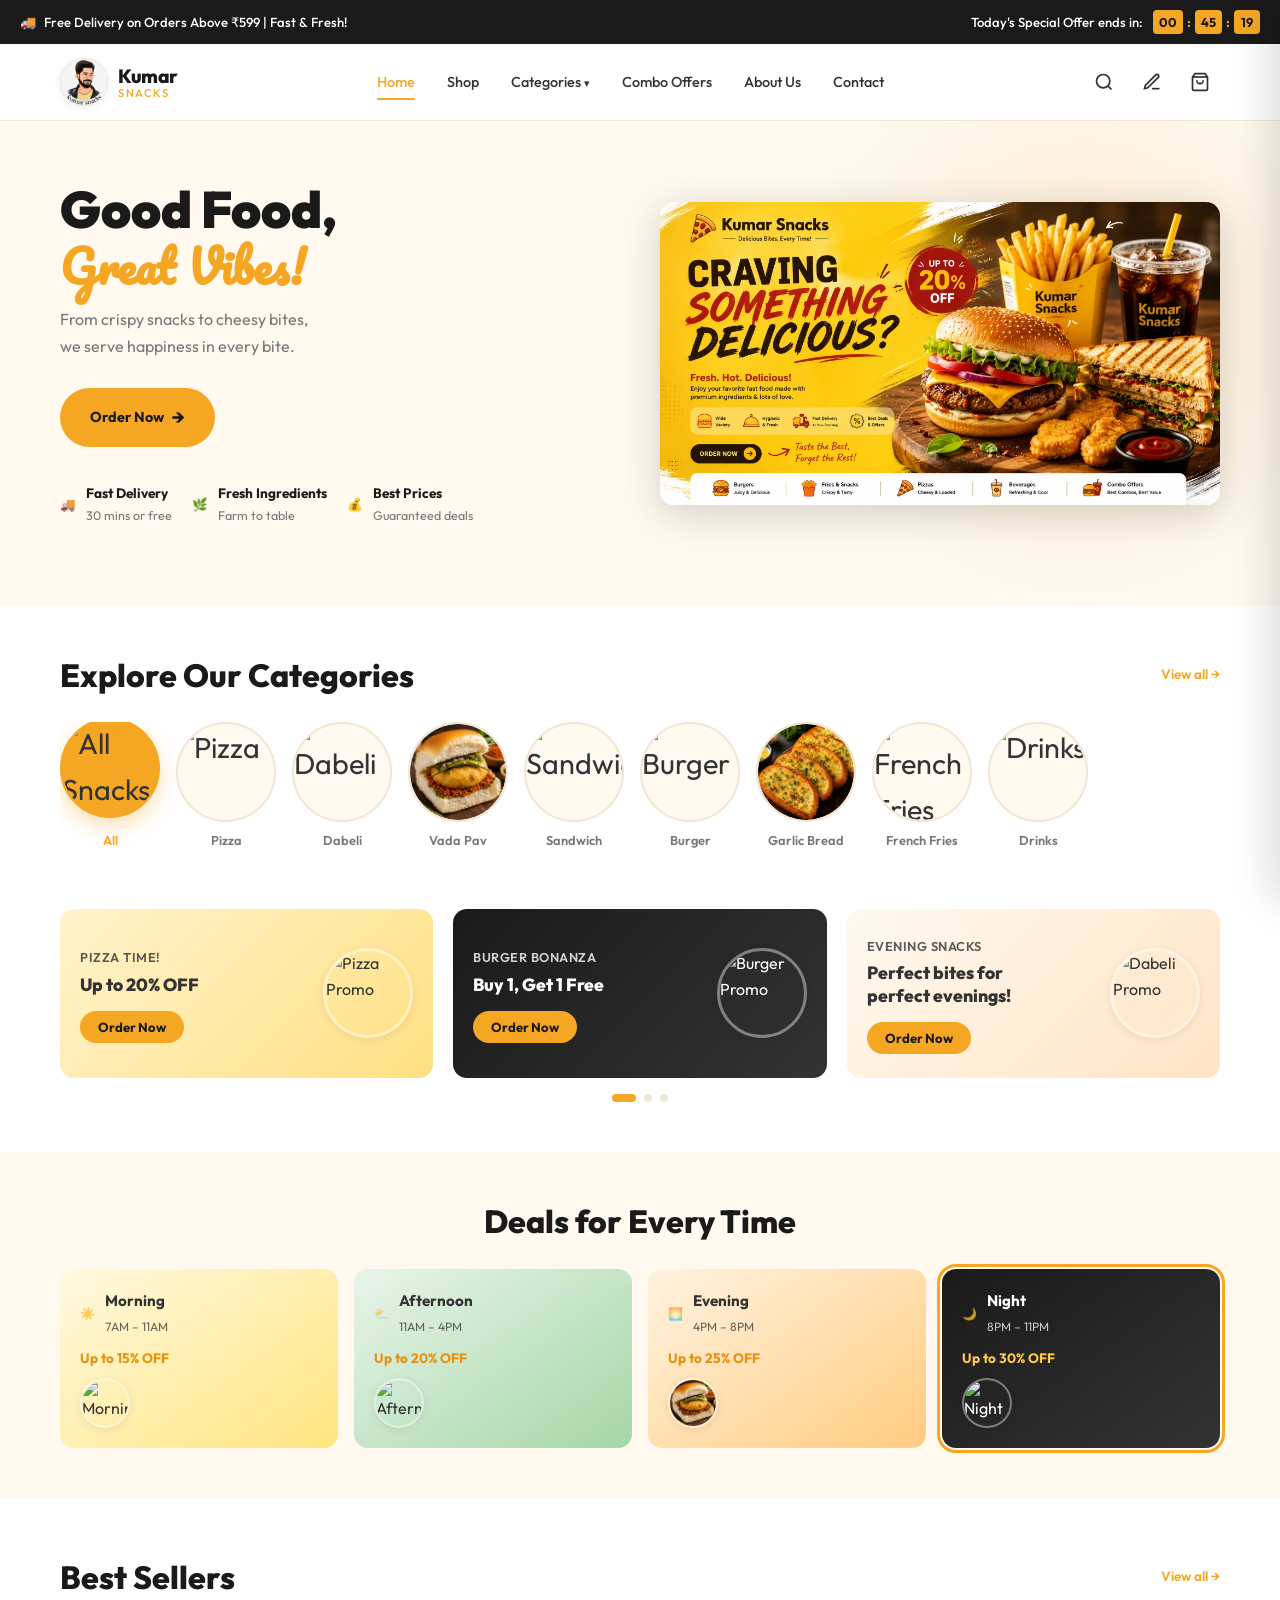
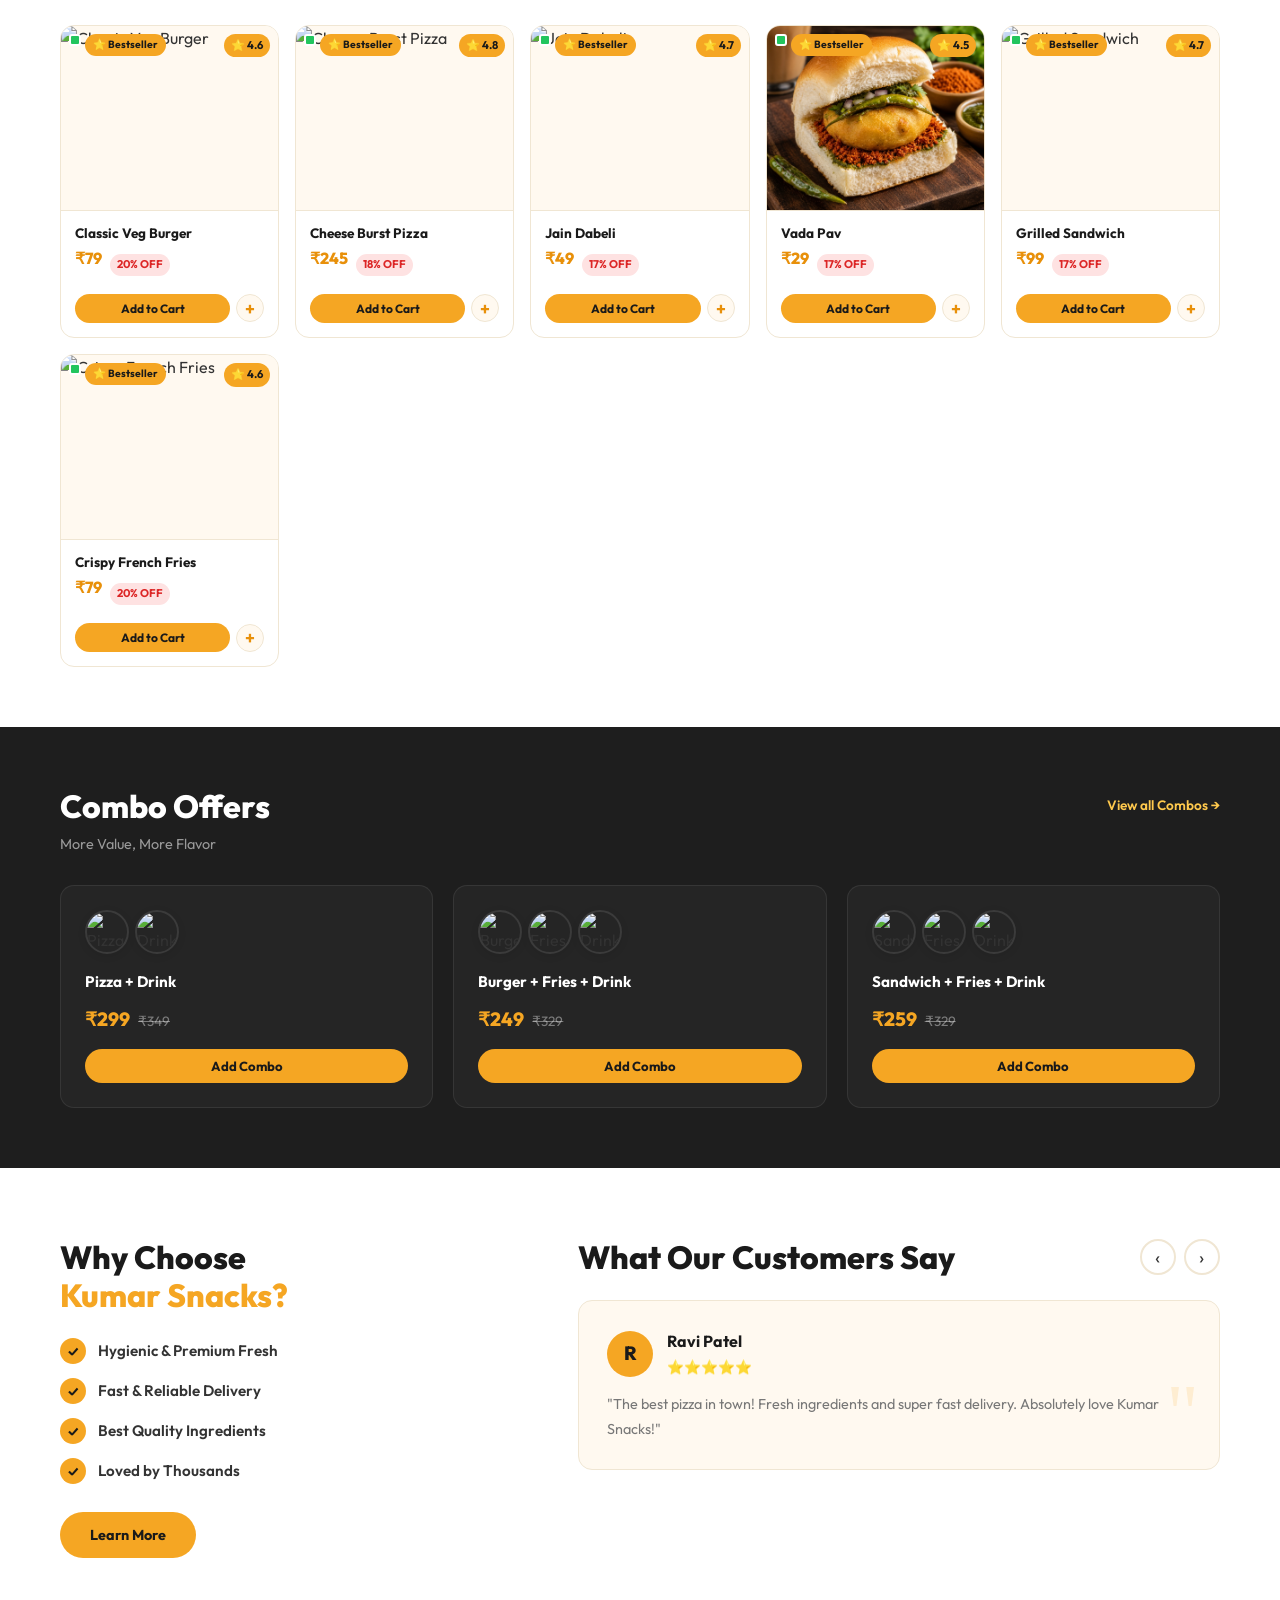
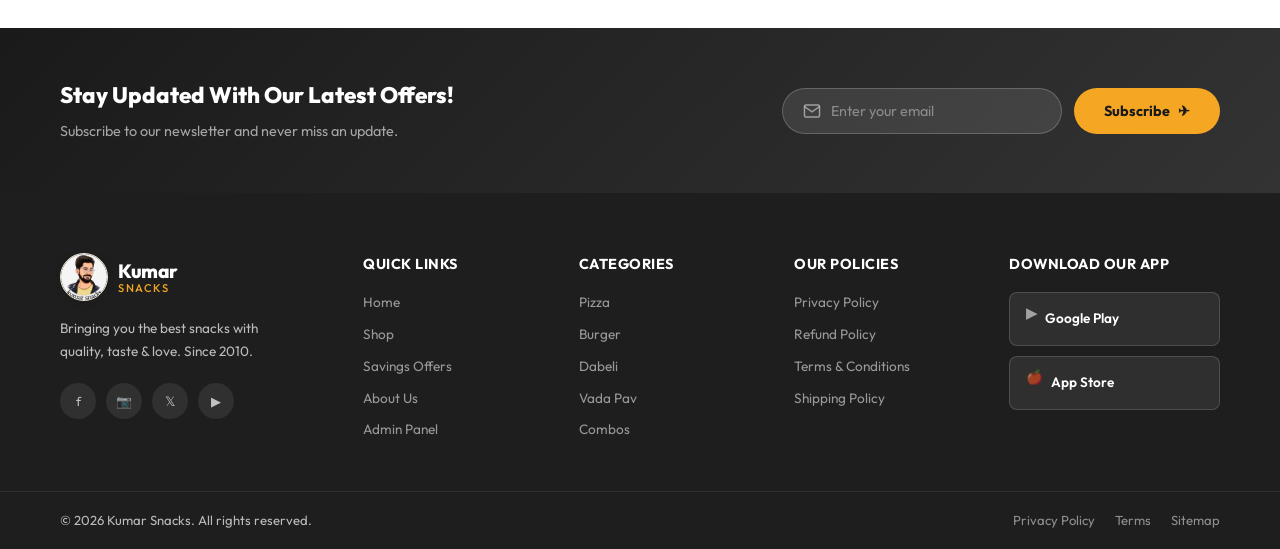
==== commit 653bf7bc: "Improve SEO and Google Search branding" ====
--- a/index.html
+++ b/index.html
@@ -1,15 +1,96 @@
 <!DOCTYPE html>
 <html lang="en">
 <head>
-  <meta charset="UTF-8"/>
-  <meta name="viewport" content="width=device-width, initial-scale=1.0"/>
-  <title>Kumar Snacks – Good Food, Great Vibes!</title>
-  <meta name="description" content="Order delicious snacks, pizzas, burgers and more from Kumar Snacks. Fast delivery, fresh ingredients, best prices guaranteed."/>
-  <link rel="preconnect" href="https://fonts.googleapis.com"/>
-  <link rel="preconnect" href="https://fonts.gstatic.com" crossorigin/>
-  <link href="https://fonts.googleapis.com/css2?family=Outfit:wght@300;400;500;600;700;800;900&family=Pacifico&display=swap" rel="stylesheet"/>
-  <link rel="stylesheet" href="style.css"/>
-  <link rel="stylesheet" href="cart-drawer.css"/>
+  <meta charset="UTF-8" />
+  <meta name="viewport" content="width=device-width, initial-scale=1.0" />
+
+  <!-- Primary SEO Meta Tags -->
+  <title>Kumar Snacks | Best Fast Food Restaurant in Ahmedabad</title>
+  <meta name="description" content="Order delicious Pizza, Burger, Dabeli, Vada Pav, Sandwiches, French Fries and more from Kumar Snacks. Fresh food, takeaway and fast delivery in Ahmedabad." />
+  <meta name="keywords" content="Kumar Snacks, Fast Food, Pizza, Burger, Sandwich, Dabeli, Vada Pav, Ahmedabad, Snacks Shop, Takeaway, Restaurant in Ahmedabad" />
+  <meta name="author" content="Kumar Snacks" />
+  <meta name="robots" content="index, follow" />
+  <meta name="theme-color" content="#ff6b00" />
+
+  <!-- Canonical URL -->
+  <link rel="canonical" href="https://kumarsnacks.pages.dev/" />
+
+  <!-- Favicons / Touch Icons -->
+  <link rel="icon" type="image/jpeg" href="https://kumarsnacks.pages.dev/assets/logo.jpg" />
+  <link rel="apple-touch-icon" href="https://kumarsnacks.pages.dev/assets/logo.jpg" />
+
+  <!-- Open Graph / Facebook -->
+  <meta property="og:type" content="website" />
+  <meta property="og:url" content="https://kumarsnacks.pages.dev/" />
+  <meta property="og:title" content="Kumar Snacks | Best Fast Food Restaurant in Ahmedabad" />
+  <meta property="og:description" content="Order delicious Pizza, Burger, Dabeli, Vada Pav, Sandwiches, French Fries and more from Kumar Snacks. Fresh food, takeaway and fast delivery in Ahmedabad." />
+  <meta property="og:image" content="https://kumarsnacks.pages.dev/assets/logo.jpg" />
+  <meta property="og:image:width" content="1200" />
+  <meta property="og:image:height" content="630" />
+  <meta property="og:site_name" content="Kumar Snacks" />
+
+  <!-- Twitter -->
+  <meta name="twitter:card" content="summary_large_image" />
+  <meta name="twitter:url" content="https://kumarsnacks.pages.dev/" />
+  <meta name="twitter:title" content="Kumar Snacks | Best Fast Food Restaurant in Ahmedabad" />
+  <meta name="twitter:description" content="Order delicious Pizza, Burger, Dabeli, Vada Pav, Sandwiches, French Fries and more from Kumar Snacks. Fresh food, takeaway and fast delivery in Ahmedabad." />
+  <meta name="twitter:image" content="https://kumarsnacks.pages.dev/assets/logo.jpg" />
+
+  <!-- Google Fonts -->
+  <link rel="preconnect" href="https://fonts.googleapis.com" />
+  <link rel="preconnect" href="https://fonts.gstatic.com" crossorigin />
+  <link href="https://fonts.googleapis.com/css2?family=Outfit:wght@300;400;500;600;700;800;900&family=Pacifico&display=swap" rel="stylesheet" />
+
+  <!-- CSS Stylesheets -->
+  <link rel="stylesheet" href="style.css" />
+  <link rel="stylesheet" href="cart-drawer.css" />
+
+  <!-- Restaurant JSON-LD Structured Data Schema -->
+  <script type="application/ld+json">
+  {
+    "@context": "https://schema.org",
+    "@type": "Restaurant",
+    "@id": "https://kumarsnacks.pages.dev/#restaurant",
+    "name": "Kumar Snacks",
+    "image": "https://kumarsnacks.pages.dev/assets/logo.jpg",
+    "logo": "https://kumarsnacks.pages.dev/assets/logo.jpg",
+    "url": "https://kumarsnacks.pages.dev/",
+    "telephone": "+919876543210",
+    "priceRange": "₹₹",
+    "servesCuisine": "Fast Food, Pizza, Burger, Dabeli, Vada Pav, Sandwich, Snacks",
+    "address": {
+      "@type": "PostalAddress",
+      "streetAddress": "Shop-02 Aanand Tenament 227/A SwamiBapa Near Smurti Mandir Road, Ghodasar",
+      "addressLocality": "Ahmedabad",
+      "addressRegion": "Gujarat",
+      "postalCode": "380050",
+      "addressCountry": "IN"
+    },
+    "geo": {
+      "@type": "GeoCoordinates",
+      "latitude": 22.9818,
+      "longitude": 72.6074
+    },
+    "openingHoursSpecification": {
+      "@type": "OpeningHoursSpecification",
+      "dayOfWeek": [
+        "Monday",
+        "Tuesday",
+        "Wednesday",
+        "Thursday",
+        "Friday",
+        "Saturday",
+        "Sunday"
+      ],
+      "opens": "09:00",
+      "closes": "23:00"
+    },
+    "sameAs": [
+      "https://www.facebook.com/kumarsnacks",
+      "https://www.instagram.com/kumarsnacks"
+    ]
+  }
+  </script>
 </head>
 <body>
 
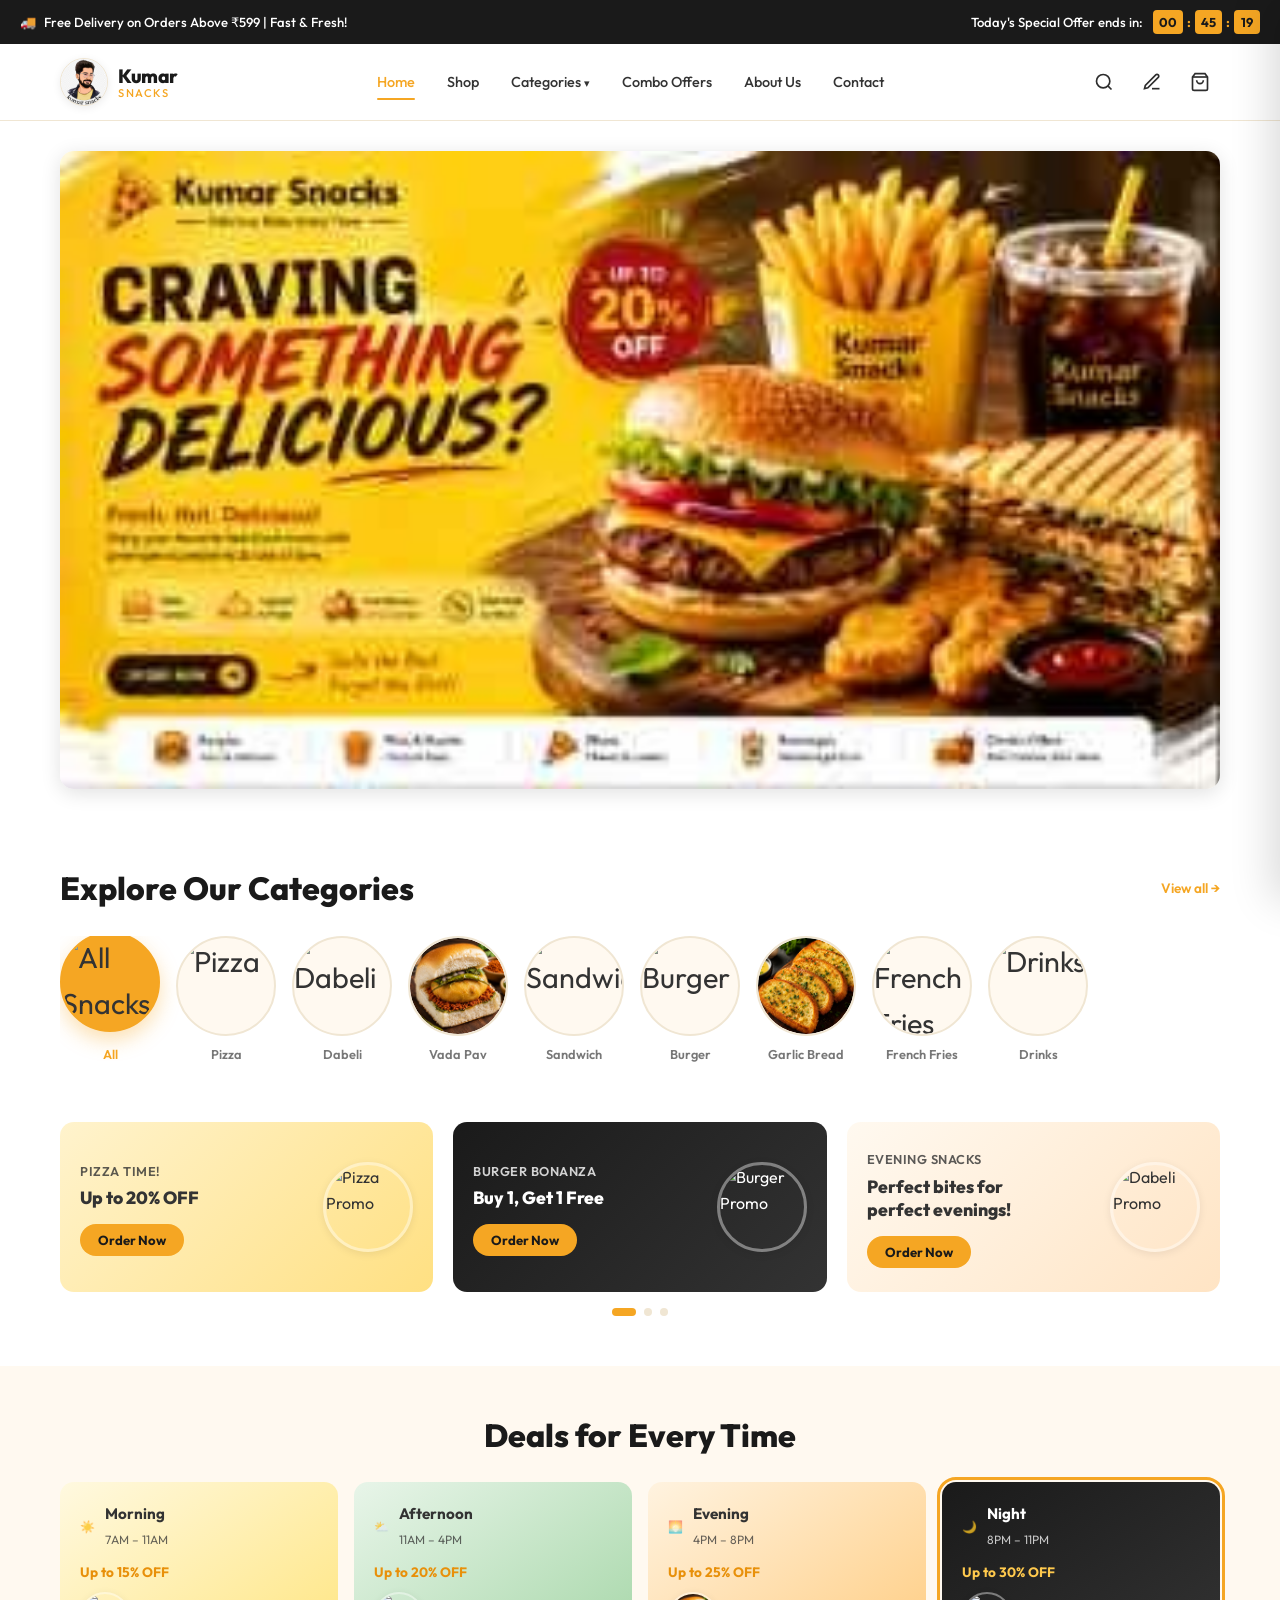
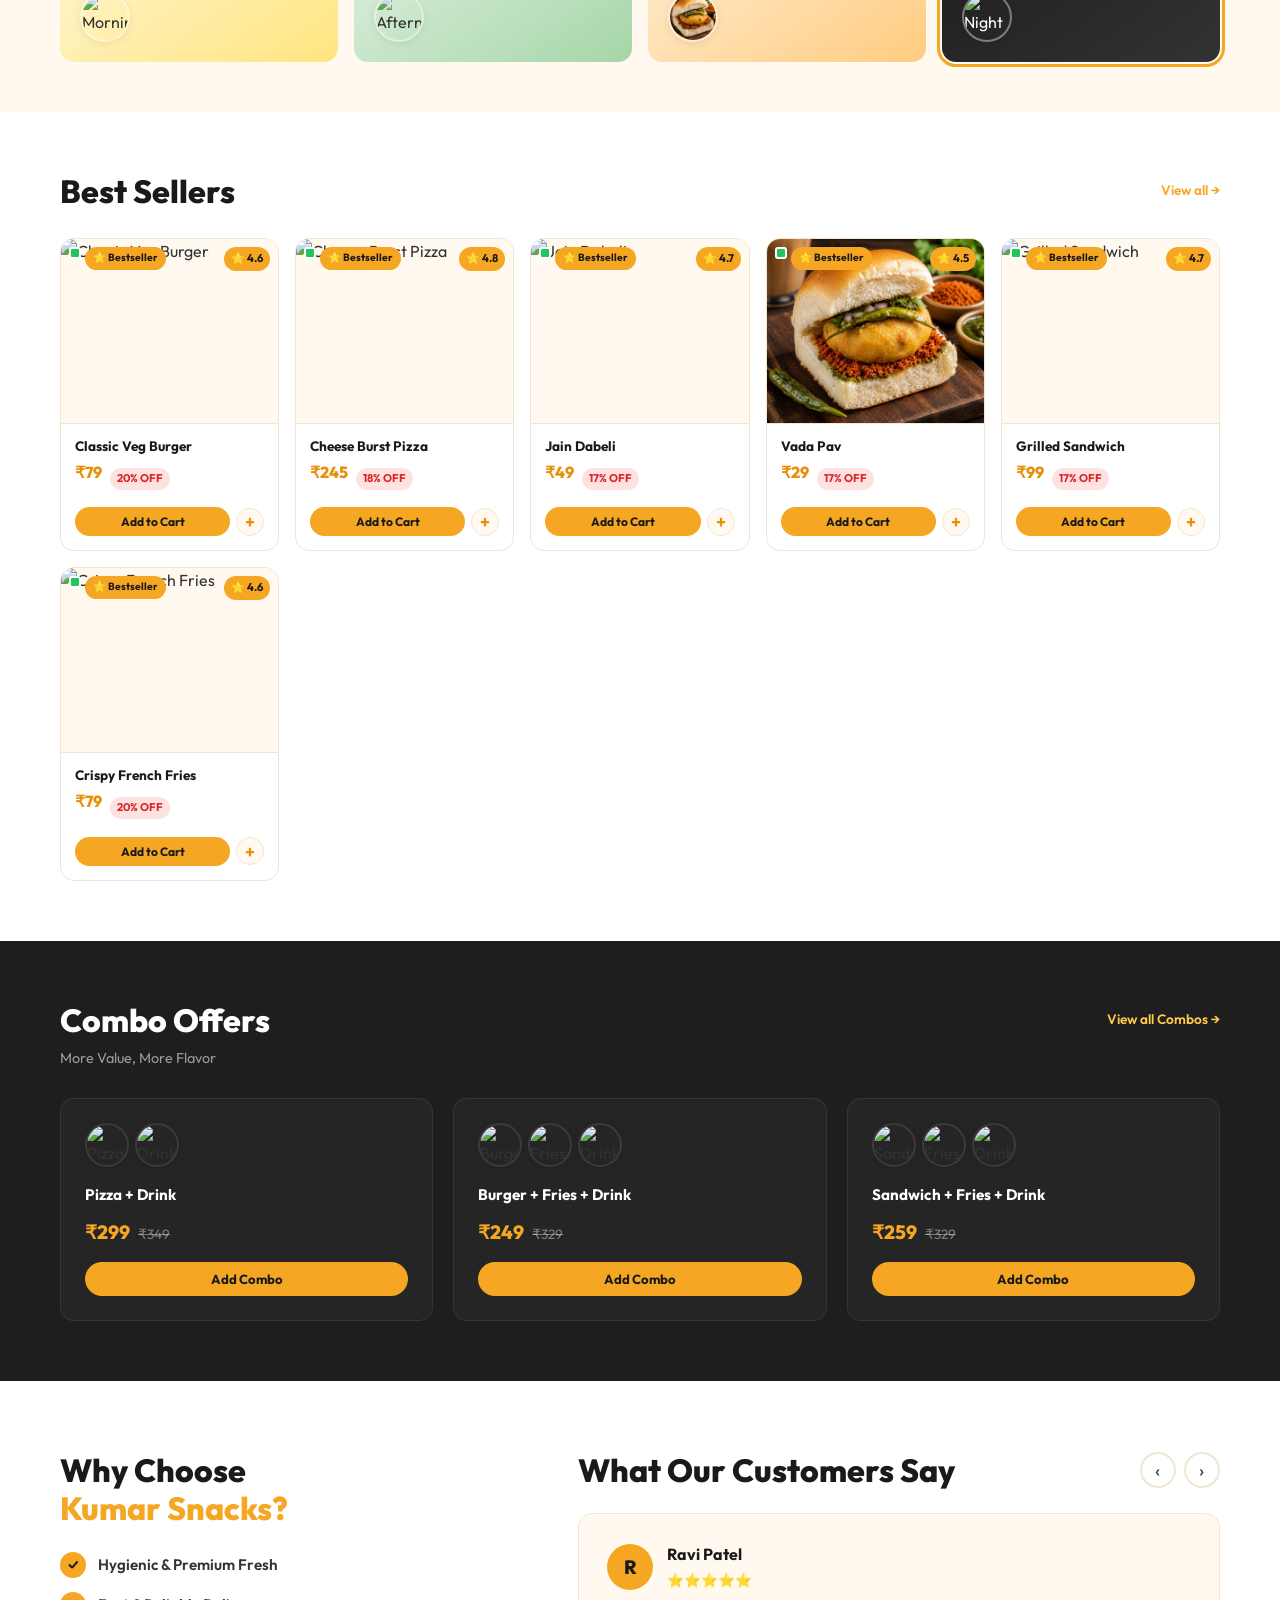
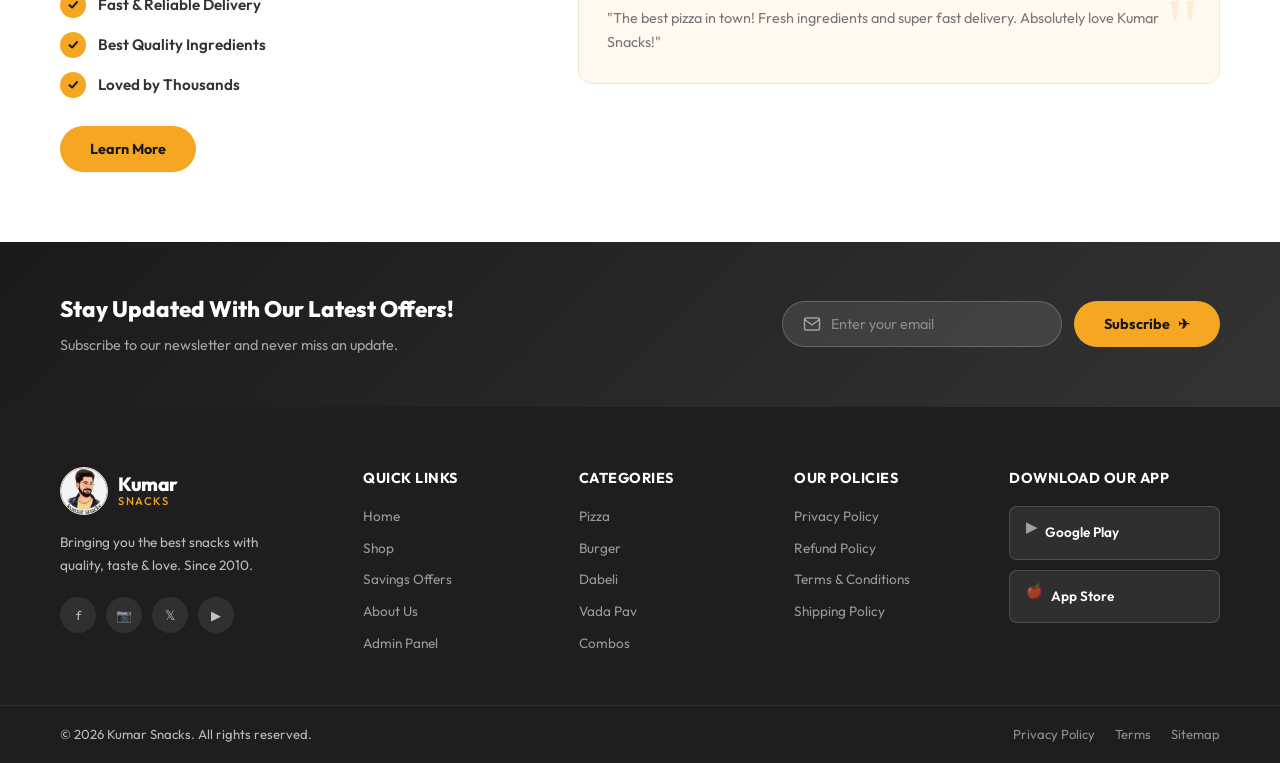
==== commit 63605368: "Replace hero section with full-width clickable banner image" ====
--- a/index.html
+++ b/index.html
@@ -91,6 +91,28 @@
     ]
   }
   </script>
+
+  <!-- WebSite JSON-LD Structured Data Schema -->
+  <script type="application/ld+json">
+  {
+    "@context": "https://schema.org",
+    "@type": "WebSite",
+    "name": "Kumar Snacks",
+    "alternateName": "Kumar Snacks",
+    "url": "https://kumarsnacks.pages.dev/"
+  }
+  </script>
+
+  <!-- Organization JSON-LD Structured Data Schema -->
+  <script type="application/ld+json">
+  {
+    "@context": "https://schema.org",
+    "@type": "Organization",
+    "name": "Kumar Snacks",
+    "url": "https://kumarsnacks.pages.dev/",
+    "logo": "https://kumarsnacks.pages.dev/assets/logo.jpg"
+  }
+  </script>
 </head>
 <body>
 
@@ -155,37 +177,12 @@
     </div>
   </header>
 
-  <!-- ===== HERO ===== -->
-  <section class="hero" id="hero">
-    <div class="hero__bg-circle"></div>
-    <div class="container hero__inner">
-      <div class="hero__content">
-        <h1 class="hero__title">
-          Good Food,<br>
-          <span class="hero__title--script">Great Vibes!</span>
-        </h1>
-        <p class="hero__desc">From crispy snacks to cheesy bites,<br>we serve happiness in every bite.</p>
-        <a href="#bestsellers" class="btn btn--primary hero__cta" id="hero-order-btn">
-          Order Now <span class="btn-arrow">→</span>
-        </a>
-        <div class="hero__badges">
-          <div class="hero__badge-item">
-            <span class="badge-icon">🚚</span>
-            <div><strong>Fast Delivery</strong><span>30 mins or free</span></div>
-          </div>
-          <div class="hero__badge-item">
-            <span class="badge-icon">🌿</span>
-            <div><strong>Fresh Ingredients</strong><span>Farm to table</span></div>
-          </div>
-          <div class="hero__badge-item">
-            <span class="badge-icon">💰</span>
-            <div><strong>Best Prices</strong><span>Guaranteed deals</span></div>
-          </div>
-        </div>
-      </div>
-      <div class="hero__visual" style="align-items: center; justify-content: center; display: flex;">
-        <img src="assets/banner.jpg" alt="Craving Something Delicious?" class="hero__banner-img" style="width: 100%; border-radius: var(--radius); box-shadow: var(--shadow-lg); object-fit: cover; max-height: 380px; display: block;"/>
-      </div>
+  <!-- ===== HERO BANNER ===== -->
+  <section class="hero" id="hero" style="padding: 30px 0; background: none; overflow: hidden;">
+    <div class="container">
+      <a href="#bestsellers" style="display: block; width: 100%; border-radius: var(--radius); overflow: hidden; box-shadow: var(--shadow-md); transition: transform var(--transition);" onmouseover="this.style.transform='scale(1.01)'" onmouseout="this.style.transform='scale(1)'">
+        <img src="assets/banner.jpg" alt="Kumar Snacks - Craving Something Delicious? Up to 20% OFF. Order Now." style="width: 100%; height: auto; display: block;" />
+      </a>
     </div>
   </section>
 
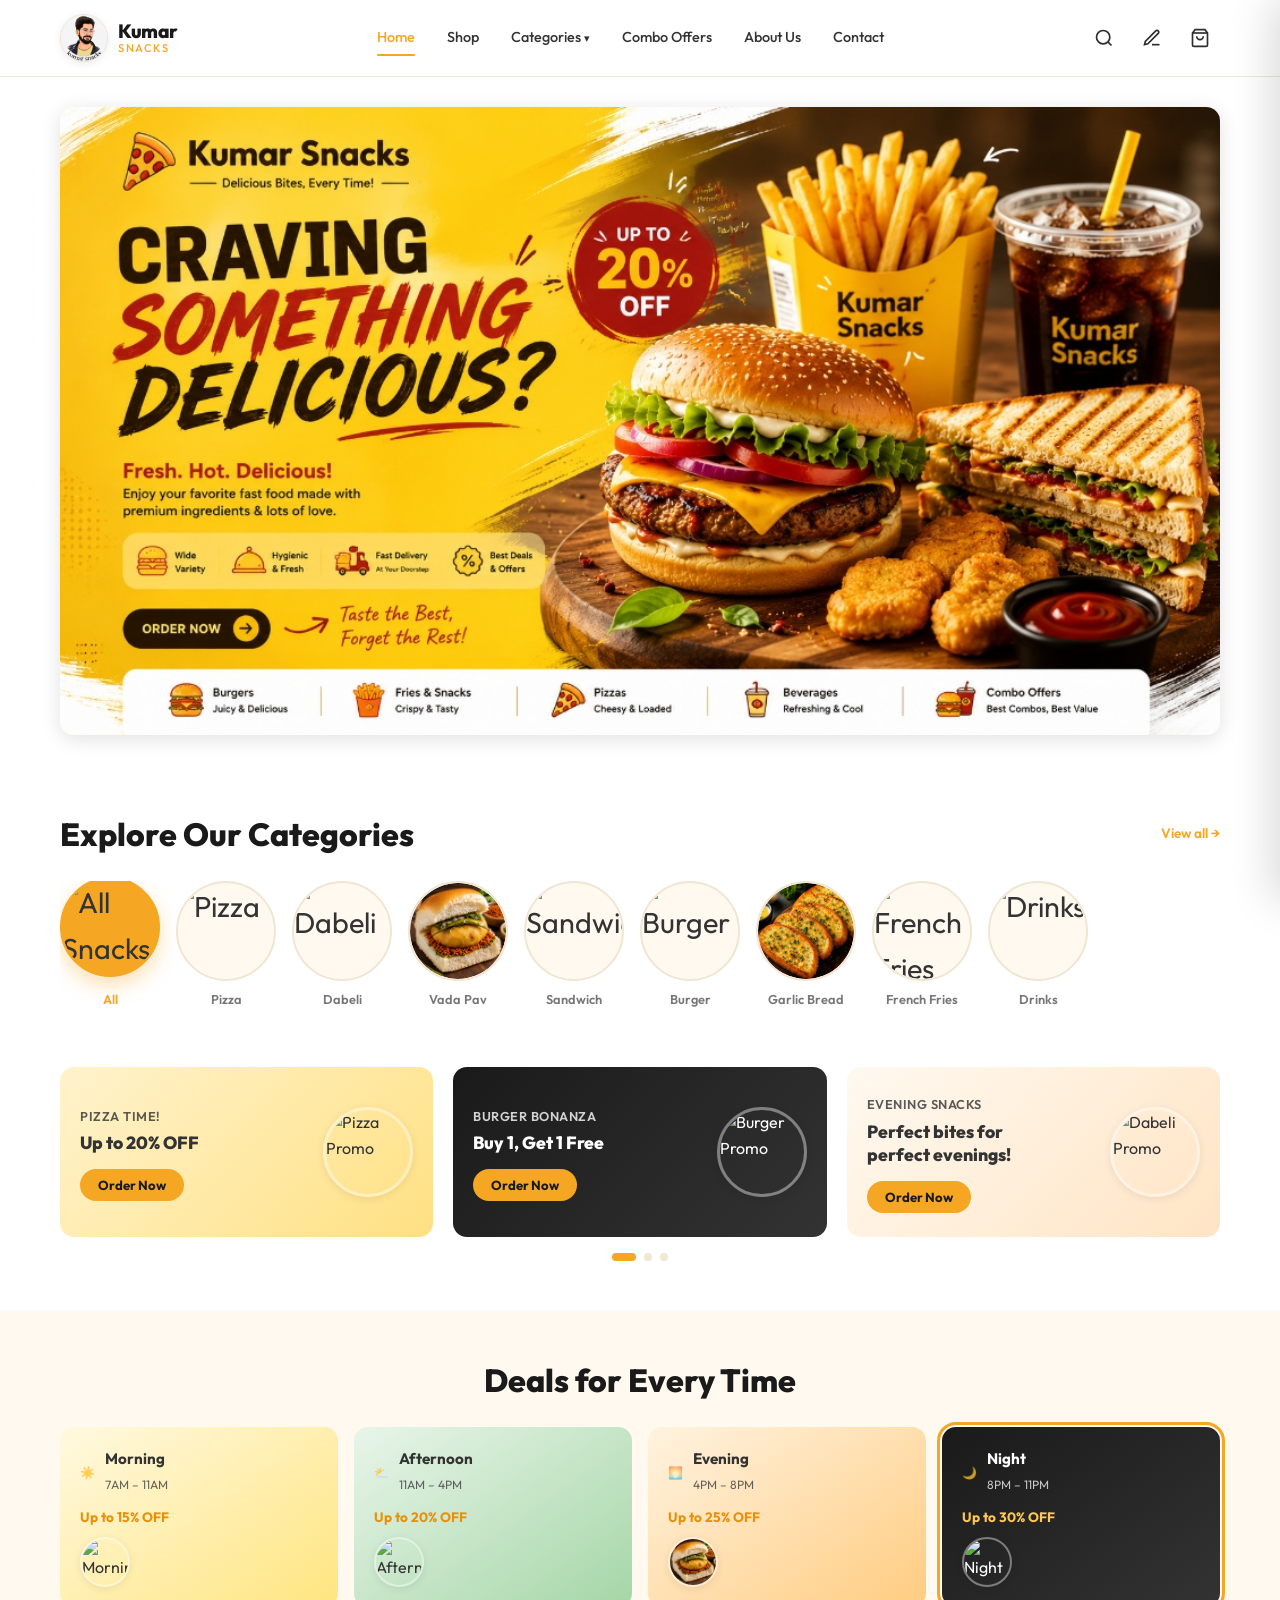
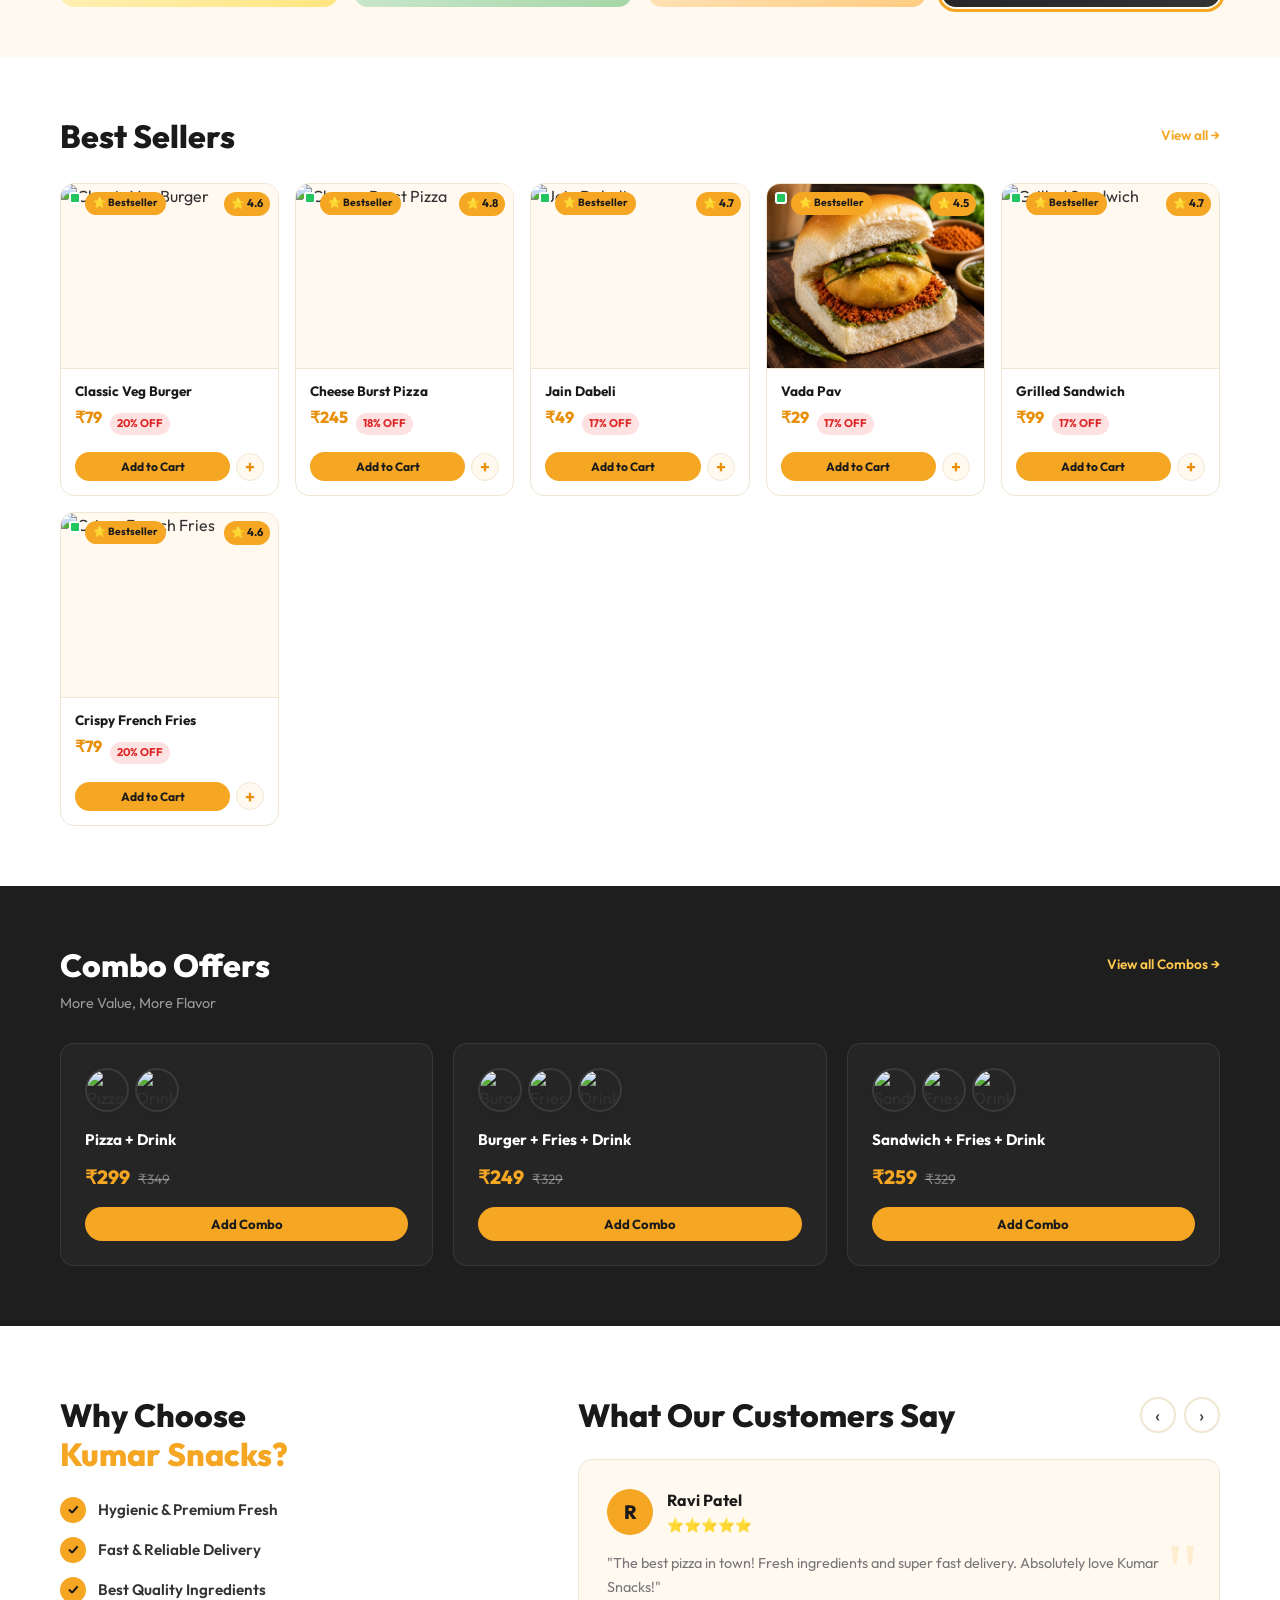
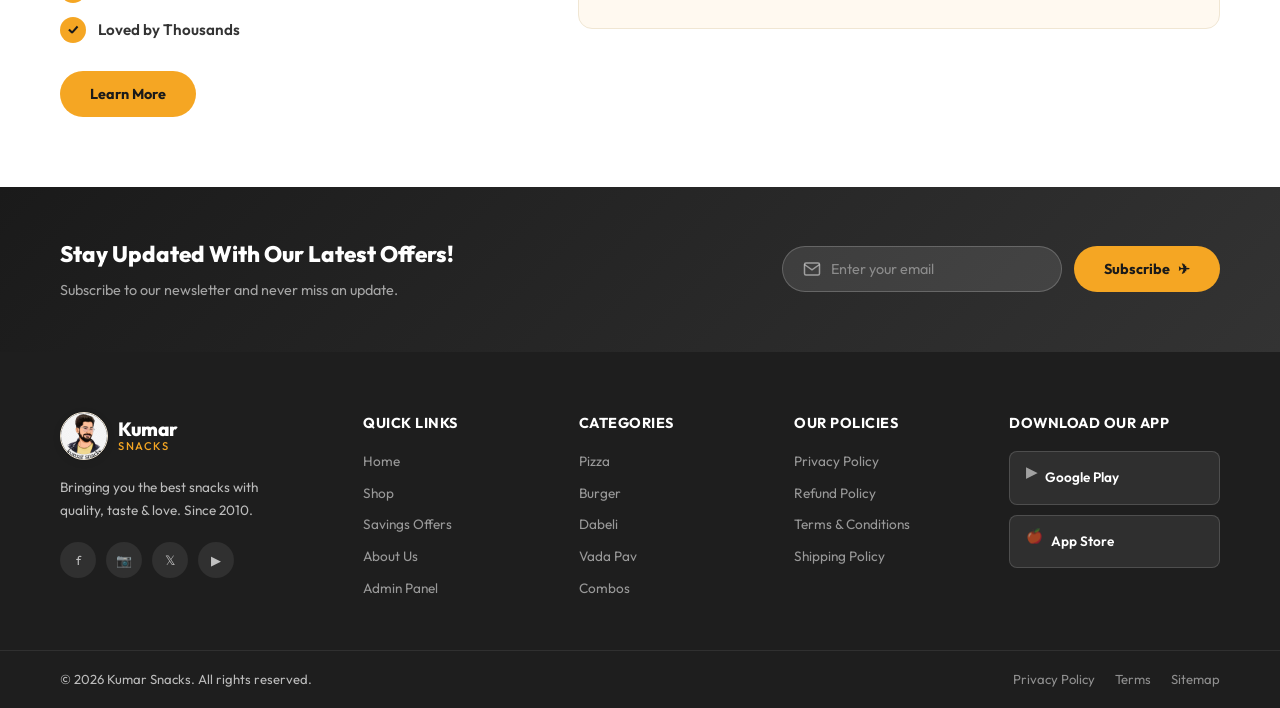
==== commit ecccf647: "Remove top announcement bar from all pages to keep layout clean and responsive" ====
--- a/index.html
+++ b/index.html
@@ -116,22 +116,7 @@
 </head>
 <body>
 
-  <!-- ===== ANNOUNCEMENT BAR ===== -->
-  <div class="announce-bar" id="announce-bar">
-    <div class="announce-bar__left">
-      <span>🚚</span> Free Delivery on Orders Above ₹599 | Fast &amp; Fresh!
-    </div>
-    <div class="announce-bar__right">
-      Today's Special Offer ends in:
-      <div class="countdown" id="countdown">
-        <span class="cd-block" id="cd-h">00</span>
-        <span class="cd-sep">:</span>
-        <span class="cd-block" id="cd-m">45</span>
-        <span class="cd-sep">:</span>
-        <span class="cd-block" id="cd-s">20</span>
-      </div>
-    </div>
-  </div>
+
 
   <!-- ===== HEADER ===== -->
   <header class="header" id="header">
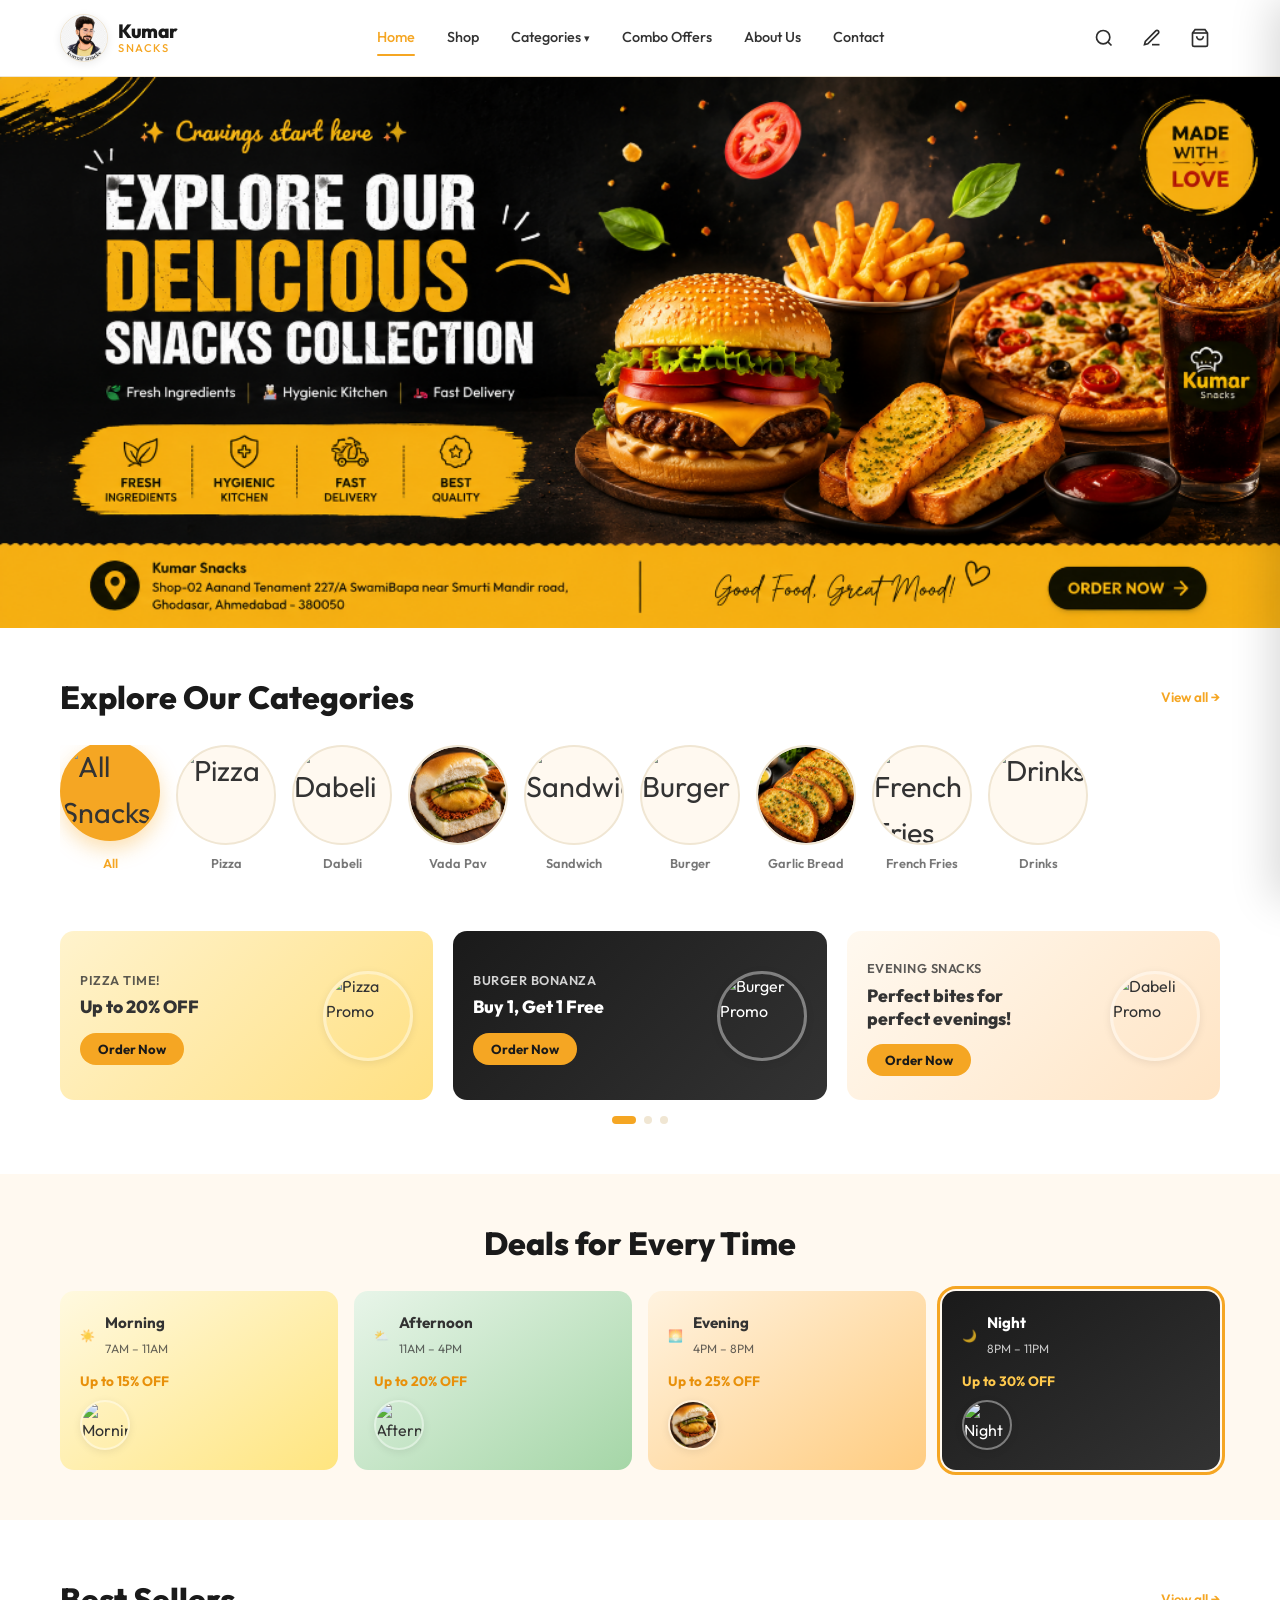
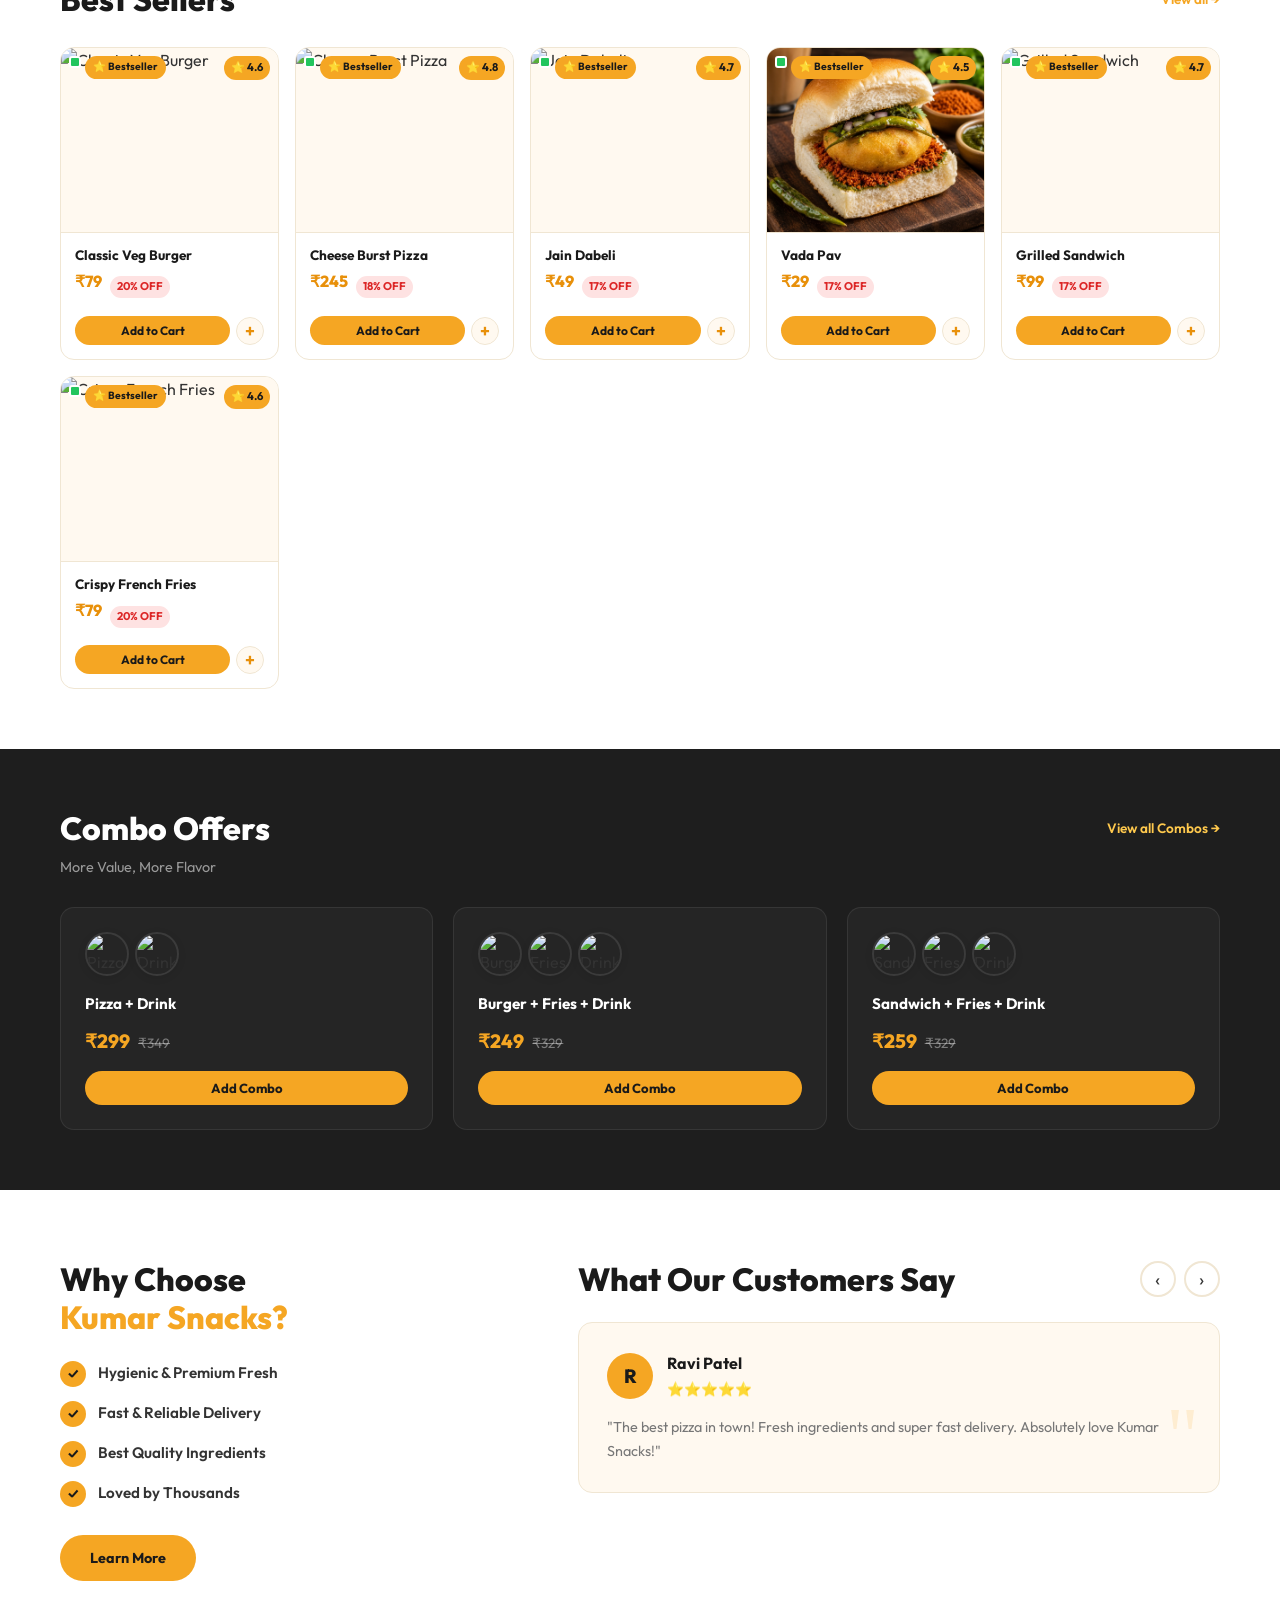
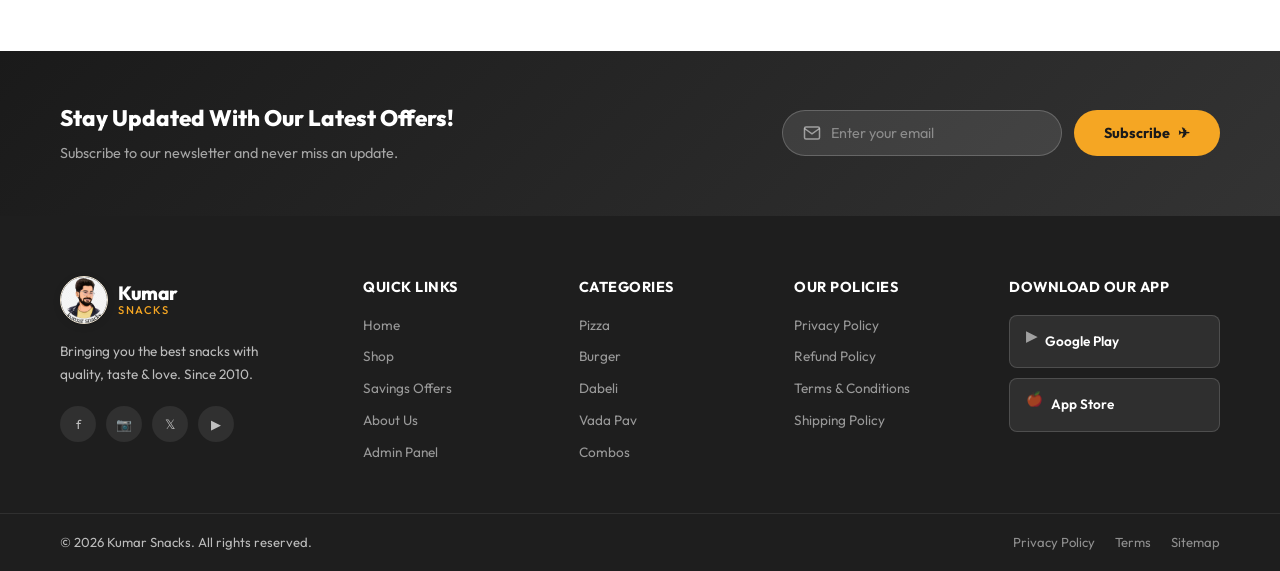
==== commit 9f8db833: "Set homepage hero banner to new banner image in full width" ====
--- a/index.html
+++ b/index.html
@@ -163,12 +163,10 @@
   </header>
 
   <!-- ===== HERO BANNER ===== -->
-  <section class="hero" id="hero" style="padding: 30px 0; background: none; overflow: hidden;">
-    <div class="container">
-      <a href="#bestsellers" style="display: block; width: 100%; border-radius: var(--radius); overflow: hidden; box-shadow: var(--shadow-md); transition: transform var(--transition);" onmouseover="this.style.transform='scale(1.01)'" onmouseout="this.style.transform='scale(1)'">
-        <img src="assets/banner.jpg" alt="Kumar Snacks - Craving Something Delicious? Up to 20% OFF. Order Now." style="width: 100%; height: auto; display: block;" />
-      </a>
-    </div>
+  <section class="hero" id="hero" style="padding: 0; background: none; overflow: hidden; width: 100%;">
+    <a href="shop.html" style="display: block; width: 100%; transition: opacity var(--transition);" onmouseover="this.style.opacity='0.9'" onmouseout="this.style.opacity='1'">
+      <img src="assets/shop_banner.png" alt="Explore Our Delicious Snacks Collection" style="width: 100%; height: auto; display: block;" />
+    </a>
   </section>
 
   <!-- ===== CATEGORIES ===== -->
--- a/style.css
+++ b/style.css
@@ -2029,4 +2029,23 @@
   .footer__inner {
     grid-template-columns: 1fr;
   }
+
+  /* Responsive Categories */
+  .categories-section {
+    padding: 30px 0;
+  }
+
+  .cat-item {
+    min-width: 70px;
+    gap: 6px;
+  }
+
+  .cat-item__icon {
+    width: 75px;
+    height: 75px;
+  }
+
+  .cat-item span {
+    font-size: 0.75rem;
+  }
 }
--- a/cart-drawer.css
+++ b/cart-drawer.css
@@ -395,3 +395,86 @@
 @media (max-width: 480px) {
   .cart-sidebar { width: 100%; }
 }
+
+/* ── MOBILE NAV DRAWER OVERRIDES ── */
+.mobile-nav {
+  position: fixed;
+  top: 0;
+  left: -100% !important; /* Force hide off-screen */
+  width: 85% !important;
+  max-width: 360px !important;
+  height: 100vh !important;
+  background: var(--white) !important;
+  z-index: 1001 !important; /* Ensure it lies above standard page components */
+  transition: left var(--transition) !important;
+  box-shadow: var(--shadow-lg) !important;
+  display: flex !important; /* We always use flex and transition the offset */
+  flex-direction: column !important;
+  padding: 20px !important;
+  margin: 0 !important;
+  border: none !important;
+  border-radius: 0 !important;
+  box-sizing: border-box !important;
+  overflow-y: auto !important;
+}
+.mobile-nav.open {
+  left: 0 !important; /* Slide in drawer */
+}
+
+/* Mobile Nav Overlay Backdrop */
+.mobile-nav-overlay {
+  position: fixed;
+  top: 0;
+  left: 0;
+  width: 100%;
+  height: 100%;
+  background: rgba(0, 0, 0, 0.4);
+  z-index: 1000;
+  opacity: 0;
+  visibility: hidden;
+  transition: all var(--transition);
+  backdrop-filter: blur(2px);
+}
+.mobile-nav-overlay.active {
+  opacity: 1;
+  visibility: visible;
+}
+
+/* Links and rows formatting */
+.mobile-nav__item {
+  display: flex !important;
+  align-items: center;
+  justify-content: space-between;
+  padding: 12px 14px !important;
+  font-size: 0.95rem !important;
+  font-weight: 600 !important;
+  color: var(--black) !important;
+  border-radius: var(--radius-sm) !important;
+  transition: all var(--transition) !important;
+  text-decoration: none !important;
+  border-bottom: none !important;
+}
+.mobile-nav__item:hover,
+.mobile-nav__item.active {
+  background: var(--light-bg) !important;
+  color: var(--primary-dark) !important;
+}
+.mobile-nav__item .icon {
+  font-size: 1.1rem;
+}
+.mobile-nav__item .arrow {
+  color: var(--text-muted);
+  font-size: 1.1rem;
+}
+.mobile-nav__item .badge {
+  background: var(--primary);
+  color: var(--black);
+  font-size: 0.7rem;
+  font-weight: 800;
+  padding: 1px 6px;
+  border-radius: 10px;
+  margin-left: 6px;
+  display: inline-flex;
+  align-items: center;
+  justify-content: center;
+}
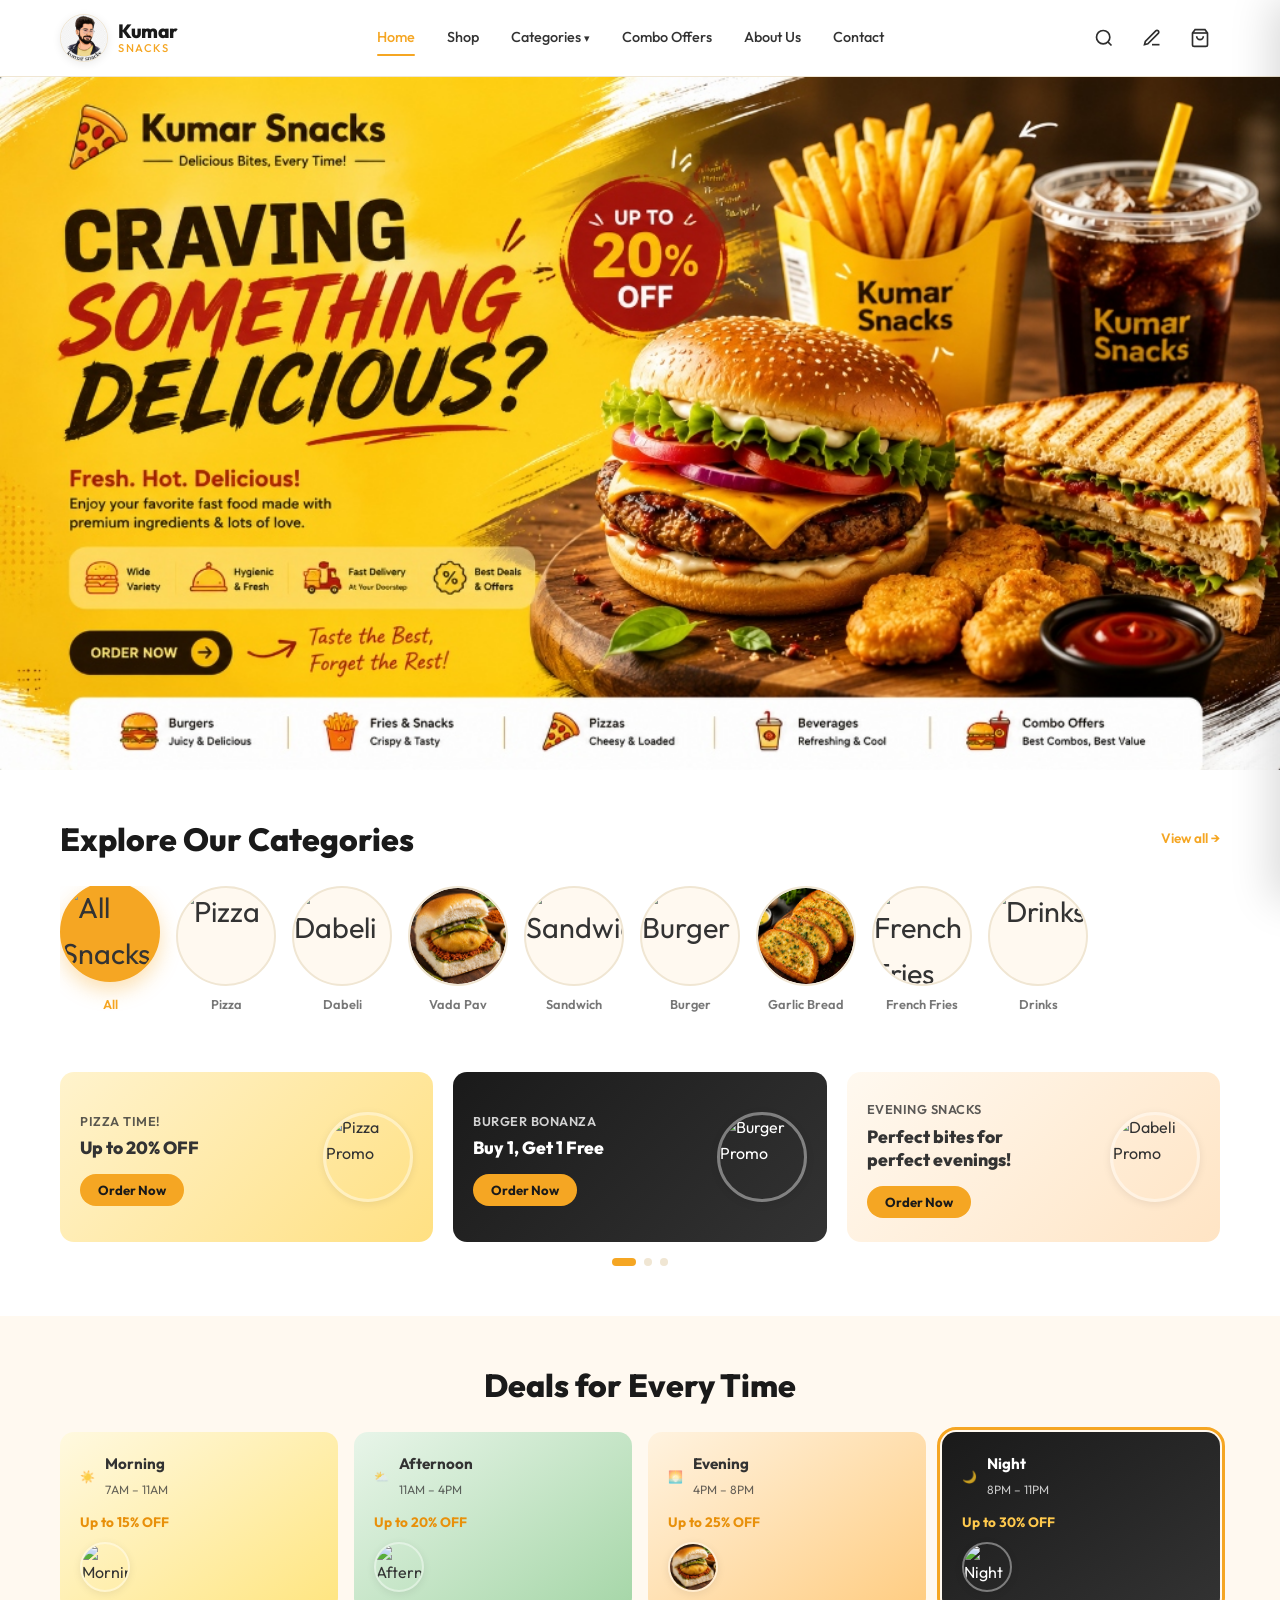
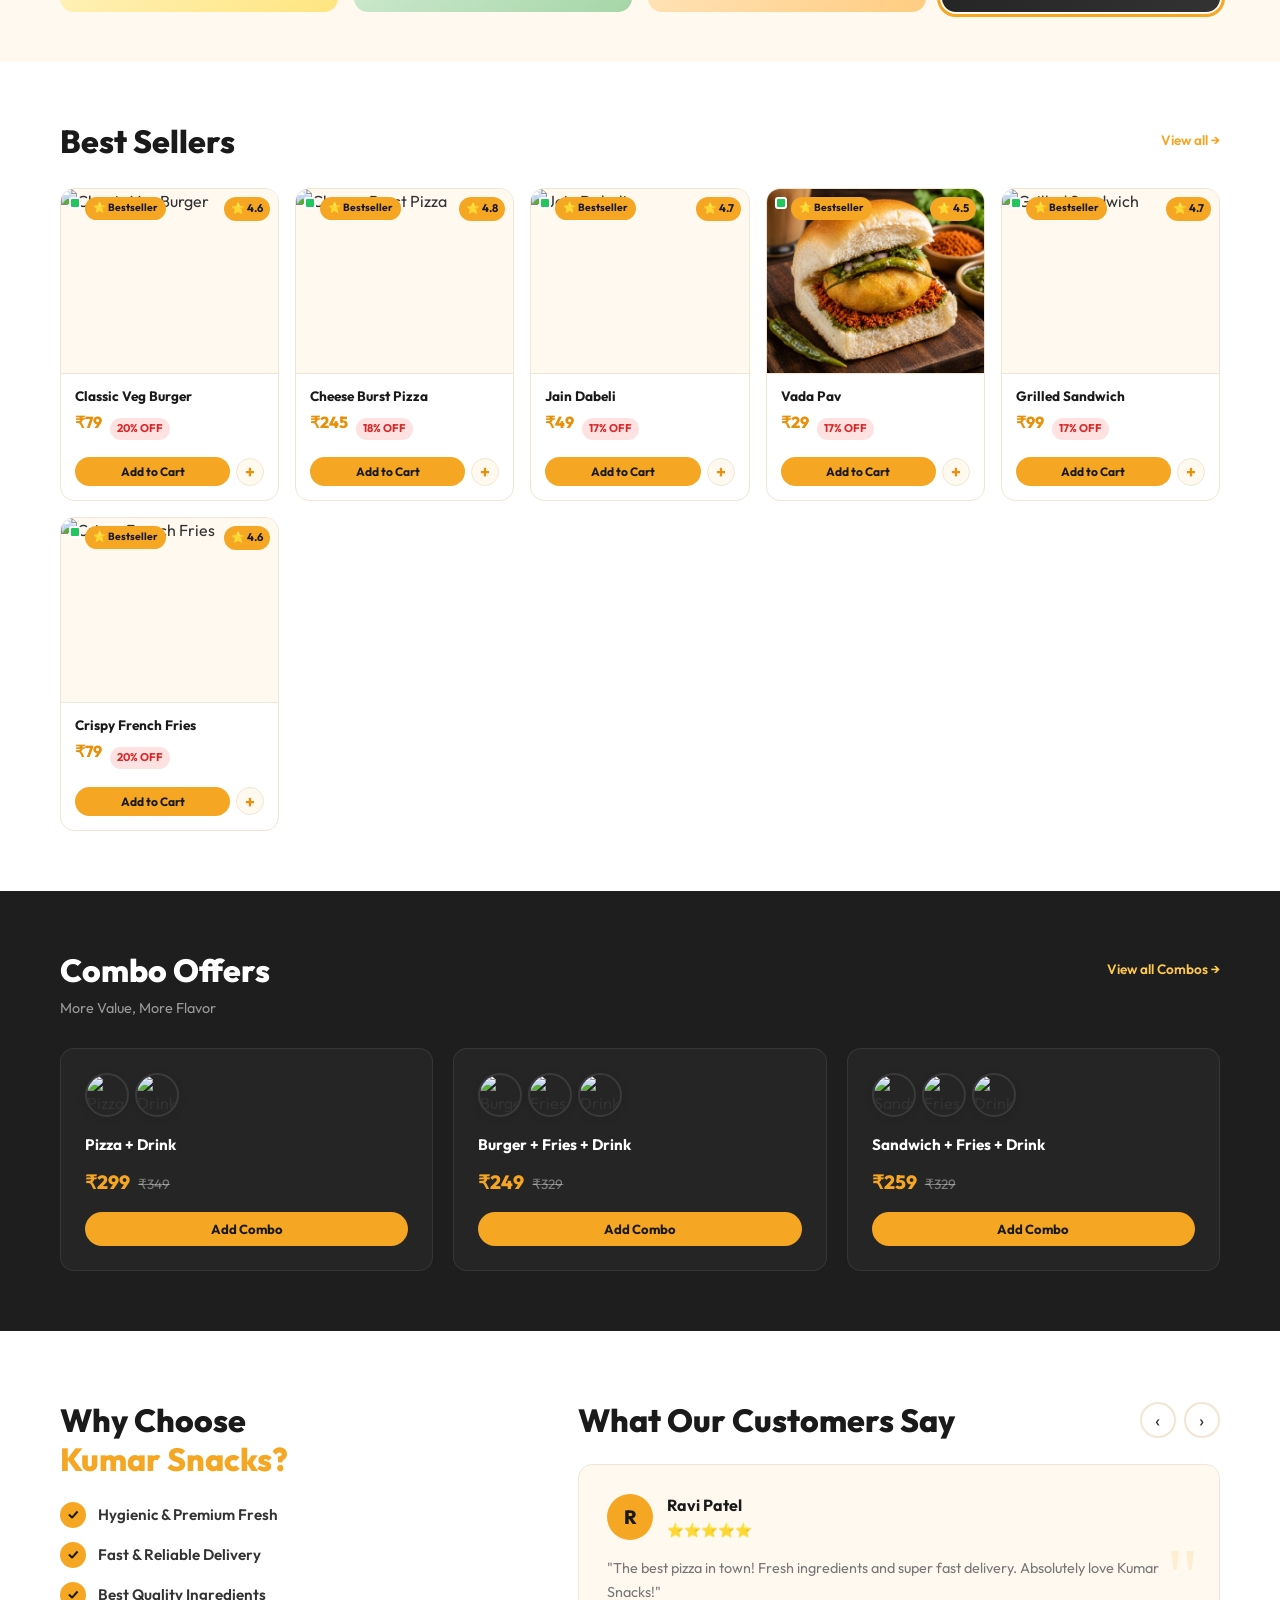
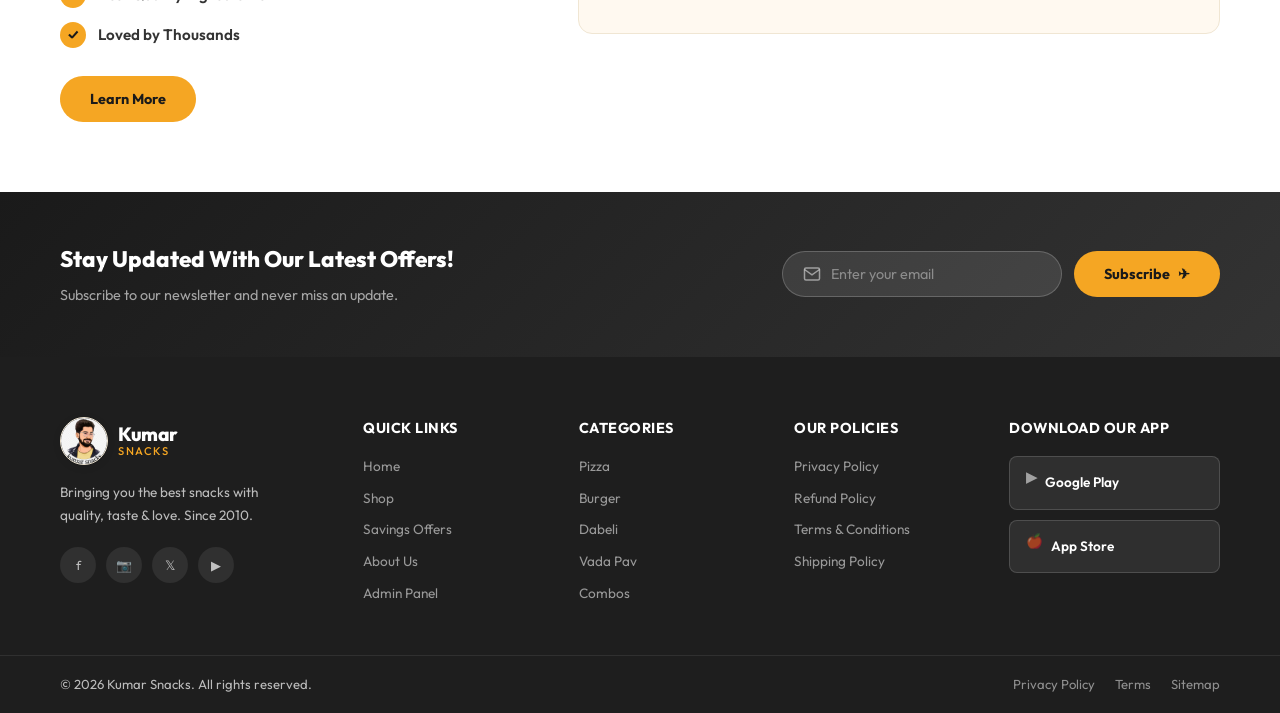
==== commit 4cb27a7f: "Display homepage hero banner in full width edge-to-edge" ====
--- a/index.html
+++ b/index.html
@@ -164,8 +164,8 @@
 
   <!-- ===== HERO BANNER ===== -->
   <section class="hero" id="hero" style="padding: 0; background: none; overflow: hidden; width: 100%;">
-    <a href="shop.html" style="display: block; width: 100%; transition: opacity var(--transition);" onmouseover="this.style.opacity='0.9'" onmouseout="this.style.opacity='1'">
-      <img src="assets/shop_banner.png" alt="Explore Our Delicious Snacks Collection" style="width: 100%; height: auto; display: block;" />
+    <a href="#bestsellers" style="display: block; width: 100%; transition: opacity var(--transition);" onmouseover="this.style.opacity='0.9'" onmouseout="this.style.opacity='1'">
+      <img src="assets/banner.jpg" alt="Kumar Snacks - Craving Something Delicious? Up to 20% OFF. Order Now." style="width: 100%; height: auto; display: block;" />
     </a>
   </section>
 
